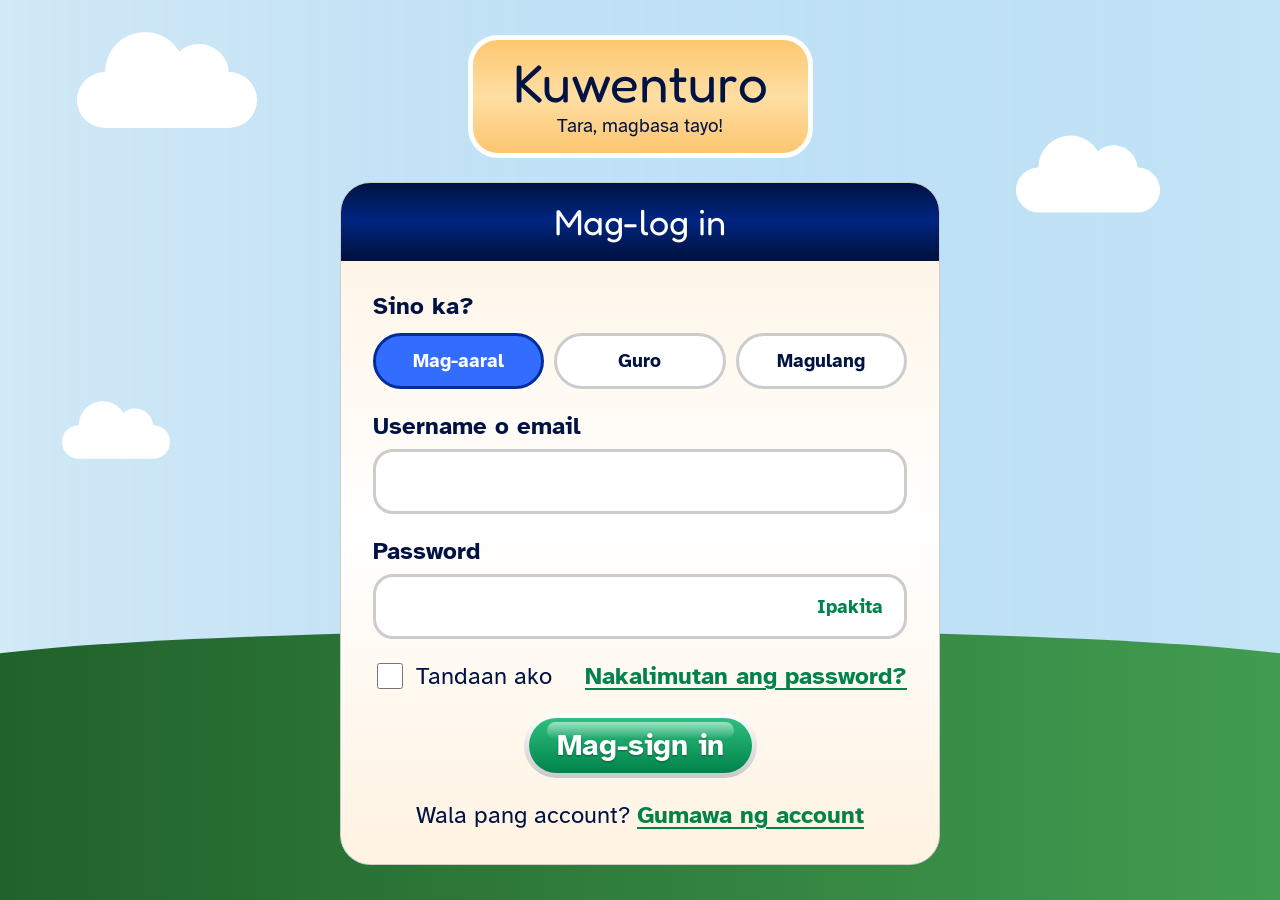
==== login/index.html @ 536b82e7 "Add log-in page and blank dashboard Log-in with role selector, show/hide password, remember me, forg" ====
<!doctype html>
<html lang="fil">
<head>
  <meta charset="utf-8">
  <meta name="viewport" content="width=device-width, initial-scale=1">
  <title>Kuwenturo — Mag-log in</title>
  <link rel="preconnect" href="https://fonts.googleapis.com">
  <link rel="preconnect" href="https://fonts.gstatic.com" crossorigin>
  <link href="https://fonts.googleapis.com/css2?family=Fredoka+One&family=Atkinson+Hyperlegible:wght@400;700&display=swap" rel="stylesheet">
  <link rel="stylesheet" href="../design-system/tokens.css">
  <link rel="stylesheet" href="login.css">
</head>
<body>
  <div class="scene" aria-hidden="true">
    <div class="sky"></div>
    <div class="cloud cloud-1"></div>
    <div class="cloud cloud-2"></div>
    <div class="cloud cloud-3"></div>
    <div class="grass"></div>
  </div>

  <main class="login">
    <div class="title-plate">
      <h1 class="brand">Kuwenturo</h1>
      <p class="tagline">Tara, magbasa tayo!</p>
    </div>

    <section class="card" aria-labelledby="login-heading">
      <header class="sign sign-blue">
        <h2 id="login-heading">Mag-log in</h2>
      </header>

      <form id="login-form" class="card-body" novalidate>
        <fieldset class="roles">
          <legend>Sino ka?</legend>
          <div class="role-group" role="radiogroup">
            <label class="role">
              <input type="radio" name="role" value="mag-aaral" checked>
              <span>Mag-aaral</span>
            </label>
            <label class="role">
              <input type="radio" name="role" value="guro">
              <span>Guro</span>
            </label>
            <label class="role">
              <input type="radio" name="role" value="magulang">
              <span>Magulang</span>
            </label>
          </div>
        </fieldset>

        <div class="field">
          <label for="username">Username o email</label>
          <input id="username" name="username" type="text" autocomplete="username" required aria-describedby="username-error">
          <p class="error" id="username-error" role="alert"></p>
        </div>

        <div class="field">
          <label for="password">Password</label>
          <div class="password-wrap">
            <input id="password" name="password" type="password" autocomplete="current-password" required minlength="6" aria-describedby="password-error">
            <button type="button" class="toggle-password" aria-controls="password" aria-pressed="false">Ipakita</button>
          </div>
          <p class="error" id="password-error" role="alert"></p>
        </div>

        <div class="row">
          <label class="checkbox">
            <input type="checkbox" id="remember" name="remember">
            <span>Tandaan ako</span>
          </label>
          <button type="button" class="text-button" data-open="forgot-dialog">Nakalimutan ang password?</button>
        </div>

        <button type="submit" class="btn-pill btn-green">Mag-sign in</button>

        <p class="signup">
          Wala pang account?
          <button type="button" class="text-button" data-open="signup-dialog">Gumawa ng account</button>
        </p>
      </form>
    </section>
  </main>

  <!-- Forgot password -->
  <dialog id="forgot-dialog" class="card dialog" aria-labelledby="forgot-heading">
    <header class="sign sign-yellow">
      <h2 id="forgot-heading">Nakalimutan ang password</h2>
    </header>
    <form id="forgot-form" class="card-body" novalidate>
      <div data-step="form">
        <p>Ilagay ang iyong email. Magpapadala kami ng link para makagawa ka ng bagong password.</p>
        <div class="field">
          <label for="forgot-email">Email</label>
          <input id="forgot-email" type="email" autocomplete="email" required aria-describedby="forgot-email-error">
          <p class="error" id="forgot-email-error" role="alert"></p>
        </div>
        <div class="actions">
          <button type="button" class="btn-pill btn-basic-outline" data-close>Kanselahin</button>
          <button type="submit" class="btn-pill btn-green">Ipadala</button>
        </div>
      </div>
      <div data-step="done" hidden>
        <p class="notice notice-success"><strong>Naipadala na!</strong> Tingnan ang <span data-email></span> para sa link.</p>
        <div class="actions">
          <button type="button" class="btn-pill btn-green" data-close>Bumalik</button>
        </div>
      </div>
    </form>
  </dialog>

  <!-- Create account -->
  <dialog id="signup-dialog" class="card dialog" aria-labelledby="signup-heading">
    <header class="sign sign-green">
      <h2 id="signup-heading">Gumawa ng account</h2>
    </header>
    <form id="signup-form" class="card-body" novalidate>
      <div data-step="form">
        <div class="field">
          <label for="signup-name">Buong pangalan</label>
          <input id="signup-name" type="text" autocomplete="name" required aria-describedby="signup-name-error">
          <p class="error" id="signup-name-error" role="alert"></p>
        </div>
        <div class="field">
          <label for="signup-email">Email</label>
          <input id="signup-email" type="email" autocomplete="email" required aria-describedby="signup-email-error">
          <p class="error" id="signup-email-error" role="alert"></p>
        </div>
        <div class="field">
          <label for="signup-role">Ako ay isang</label>
          <select id="signup-role">
            <option value="mag-aaral">Mag-aaral</option>
            <option value="guro">Guro</option>
            <option value="magulang">Magulang</option>
          </select>
        </div>
        <div class="field">
          <label for="signup-password">Password <span class="hint">(hindi bababa sa 6 na character)</span></label>
          <input id="signup-password" type="password" autocomplete="new-password" required minlength="6" aria-describedby="signup-password-error">
          <p class="error" id="signup-password-error" role="alert"></p>
        </div>
        <div class="field">
          <label for="signup-confirm">Ulitin ang password</label>
          <input id="signup-confirm" type="password" autocomplete="new-password" required aria-describedby="signup-confirm-error">
          <p class="error" id="signup-confirm-error" role="alert"></p>
        </div>
        <div class="actions">
          <button type="button" class="btn-pill btn-basic-outline" data-close>Kanselahin</button>
          <button type="submit" class="btn-pill btn-green">Gumawa</button>
        </div>
      </div>
      <div data-step="done" hidden>
        <p class="notice notice-success"><strong>Magaling!</strong> Nagawa na ang iyong account. Maaari ka nang mag-log in.</p>
        <div class="actions">
          <button type="button" class="btn-pill btn-green" data-close data-fill-login>Mag-log in</button>
        </div>
      </div>
    </form>
  </dialog>

  <script src="login.js"></script>
</body>
</html>
---- design-system/tokens.css ----
:root {
  /* Colors — brand and core */
  --color-royal-blue: #336DFF;
  --color-main-blue: #2478FF;
  --color-secondary-blue: #002D9E;
  --color-dark-blue: #001343;
  --color-amber: #FFBE33;
  --color-ivory: #FFFBF4;
  --color-main-red: #B42224;
  --color-main-orange: #F37F2F;
  --color-black: #000000;
  --color-text-grey: #727272;
  --color-hint-green: #00834A;

  /* Colors — feedback */
  --color-emerald: #2ECC71;
  --color-tangerine: #FF8A3D;
  --color-coral-red: #E95656;

  /* Colors — button states */
  --color-button-green: #1FB84E;
  --color-button-green-hover: #4CD76C;
  --color-button-green-pressed: #297E3D;
  --color-disabled-fill: #A1A1A1;
  --color-disabled-text: #D1D1D1;
  --color-disabled-fill-stylized: #B2B3BD;
  --color-disabled-text-stylized: #DFDFDF;

  /* Gradients — signs (direction inferred) */
  --gradient-green-sign: linear-gradient(180deg, #136C39 2%, #29BF68 49%, #136C39 100%);
  --gradient-yellow-sign: linear-gradient(180deg, #FFAE00 2%, #FBCB39 49%, #FFAE00 100%);
  --gradient-red-sign: linear-gradient(180deg, #AF0414 0%, #E43D45 50%, #AF0414 100%);
  --gradient-blue-sign: linear-gradient(180deg, #001343 0%, #002581 48%, #001343 93%);
  --gradient-black-sign: linear-gradient(180deg, #000000 2%, #848484 49%, #000000 100%);
  --gradient-nav: linear-gradient(90deg, #001343 0%, #002581 48%, #001343 93%);

  /* Gradients — buttons (direction inferred) */
  --gradient-green-button: linear-gradient(180deg, #2FBF80 0%, #00834A 100%);
  --gradient-red-button: linear-gradient(270deg, #C9373C 0%, #9D0A0A 100%);
  --gradient-blue-button: linear-gradient(270deg, #2163FA 0%, #001E90 100%);
  --gradient-orange-button: linear-gradient(270deg, #FFB846 0%, #FA7500 100%);
  --gradient-pink-button: linear-gradient(270deg, #EC88BC 0%, #D60186 100%);

  /* Gradients — accents, plates, surfaces */
  --gradient-orange: linear-gradient(180deg, #F36800 0%, #EF9163 49%, #F36800 98%);
  --gradient-yellow: linear-gradient(180deg, #FDB422 0%, #FFE26B 50%, #FDB422 98%);
  --gradient-pink: linear-gradient(180deg, #E61F93 5%, #E88EB6 51%, #E61F93 97%);
  --gradient-light-blue: linear-gradient(180deg, #0476BB 0%, #6EAFE5 50%, #0476BB 97%);
  --gradient-purple: linear-gradient(180deg, #550868 0%, #9D4CB1 50%, #550868 98%);
  --gradient-title: linear-gradient(180deg, #FDC771 0%, #FEDEA3 50%, #FDC771 98%);
  --gradient-subtitle: linear-gradient(180deg, #FFF4C0 0%, #FFFFFF 50%, #FFF4C0 100%);
  --gradient-card: linear-gradient(180deg, #FFF3E2 0%, #FFFFFF 51%, #FFF3E2 98%);

  /* Gradients — scenery */
  --gradient-sky: linear-gradient(270deg, #0079E9 0%, rgba(0, 149, 255, 0) 100%);
  --gradient-sky-2: linear-gradient(270deg, #57B9FB 0%, rgba(0, 149, 255, 0.5) 100%);
  --gradient-grass: linear-gradient(270deg, #439F52 0%, #1F5F29 100%);
  --gradient-grass-2: linear-gradient(270deg, #439F52 0%, #359246 33%, #213C24 100%);
  --gradient-street: linear-gradient(180deg, #4A4744 0%, #A9A095 100%);

  /* Typography — families */
  --font-display: 'Fredoka One', ui-rounded, 'Nunito', system-ui, sans-serif;
  --font-body: 'Atkinson Hyperlegible', system-ui, 'Segoe UI', Arial, sans-serif;

  /* Typography — weights */
  --font-weight-regular: 400;
  --font-weight-bold: 700;

  /* Typography — desktop scale */
  --text-h1: 73px;   --leading-h1: 1.10;
  --text-h2: 53px;   --leading-h2: 1.23;
  --text-h3: 47px;   --leading-h3: 1.13;
  --text-h4: 36px;   --leading-h4: 1.28;
  --text-h5: 30px;   --leading-h5: 1.27;
  --text-h6: 24px;   --leading-h6: 1.33;
  --text-body: 24px; --leading-body: 1.42;
  --text-caption: 19px; --leading-caption: 1.26;

  /* Shape */
  --radius-button: 40px;
  --radius-card: 30px;
  --radius-panel: 20px;
  --stroke-button: 5px;
  --stroke-card: 1px;
  --stroke-card-outlined: 3px;
  --stroke-focus: 4px;
  --size-button-width: 218px;
  --size-button-height: 65px;

  /* Shadows */
  --shadow-hover: 0 2px 2px rgba(0, 0, 0, 0.25);
  --shadow-dragged: 4px 8px 10px rgba(0, 0, 0, 0.25);
}

/* Tablet scale (breakpoint not defined in the file; 1024px is an assumption) */
@media (max-width: 1024px) {
  :root {
    --text-h1: 58px; --leading-h1: 1.15;
    --text-h2: 46px; --leading-h2: 1.20;
    --text-h3: 37px; --leading-h3: 1.25;
    --text-h4: 30px; --leading-h4: 1.30;
    --text-h5: 24px; --leading-h5: 1.35;
    --text-h6: 19px; --leading-h6: 1.50;
    --text-body: 20px; --leading-body: 1.50;
    --text-caption: 16px; --leading-caption: 1.40;
  }
}

/* Phone scale (breakpoint not defined in the file; 640px is an assumption) */
@media (max-width: 640px) {
  :root {
    --text-h1: 52px; --leading-h1: 1.15;
    --text-h2: 42px; --leading-h2: 1.20;
    --text-h3: 33px; --leading-h3: 1.25;
    --text-h4: 27px; --leading-h4: 1.30;
    --text-h5: 21px; --leading-h5: 1.35;
    --text-h6: 17px; --leading-h6: 1.50;
    --text-body: 18px; --leading-body: 1.56;
    --text-caption: 14px; --leading-caption: 1.40;
  }
}
---- login/login.css ----
/* Log-in page. Tokens live in ../design-system/tokens.css (see ../design.md). */
*, *::before, *::after { box-sizing: border-box; }

body {
  margin: 0;
  min-height: 100vh;
  background: var(--color-ivory);
  color: var(--color-dark-blue);
  font-family: var(--font-body);
  font-size: var(--text-body);
  line-height: var(--leading-body);
}

h1, h2 { font-family: var(--font-display); font-weight: var(--font-weight-regular); margin: 0; }
p { margin: 0; }
button, input, select { font: inherit; color: inherit; }

/* Scenery: Sky + Grass gradients with cloud shapes */
.scene { position: fixed; inset: 0; z-index: -1; overflow: hidden; background: var(--color-ivory); }
.sky { position: absolute; inset: 0 0 25% 0; background: var(--gradient-sky-2), var(--gradient-sky); opacity: .35; }
.grass { position: absolute; left: -5%; right: -5%; bottom: 0; height: 30%; background: var(--gradient-grass); border-radius: 50% 50% 0 0 / 40px 40px 0 0; }
.cloud { position: absolute; width: 180px; height: 56px; background: #fff; border-radius: 56px; }
.cloud::before, .cloud::after { content: ""; position: absolute; background: #fff; border-radius: 50%; }
.cloud::before { width: 80px; height: 80px; left: 28px; top: -40px; }
.cloud::after { width: 60px; height: 60px; left: 92px; top: -28px; }
.cloud-1 { top: 8%; left: 6%; }
.cloud-2 { top: 18%; right: 8%; transform: scale(.8); }
.cloud-3 { top: 46%; left: 2%; transform: scale(.6); }

/* Layout */
.login {
  min-height: 100vh;
  display: flex;
  flex-direction: column;
  align-items: center;
  justify-content: center;
  gap: 24px;
  padding: 32px 16px;
}

/* Title plate */
.title-plate {
  text-align: center;
  background: var(--gradient-title);
  border: var(--stroke-button) solid #fff;
  border-radius: var(--radius-card);
  padding: 10px 40px 14px;
}
.brand { font-size: var(--text-h2); line-height: var(--leading-h2); color: var(--color-dark-blue); }
.tagline { font-size: var(--text-caption); line-height: var(--leading-caption); color: var(--color-dark-blue); }

/* Card */
.card {
  width: 100%;
  max-width: 600px;
  background: var(--gradient-card);
  border: var(--stroke-card) solid #CCCCCC;
  border-radius: var(--radius-card);
  overflow: hidden;
  padding: 0;
}
.card-body { display: flex; flex-direction: column; gap: 20px; padding: 28px 32px 32px; }

/* Sign headers */
.sign { padding: 16px 24px; text-align: center; color: #fff; }
.sign h2 { font-size: var(--text-h4); line-height: var(--leading-h4); }
.sign-blue { background: var(--gradient-blue-sign); }
.sign-green { background: var(--gradient-green-sign); }
.sign-yellow { background: var(--gradient-yellow-sign); color: var(--color-dark-blue); }

/* Role selector */
.roles { border: 0; margin: 0; padding: 0; }
.roles legend { font-weight: var(--font-weight-bold); padding: 0; margin-bottom: 10px; }
.role-group { display: flex; gap: 10px; }
.role { flex: 1; position: relative; }
.role input { position: absolute; opacity: 0; inset: 0; margin: 0; cursor: pointer; }
.role span {
  display: flex;
  align-items: center;
  justify-content: center;
  min-height: 56px;
  padding: 6px 10px;
  border: var(--stroke-card-outlined) solid #CCCCCC;
  border-radius: var(--radius-button);
  background: #fff;
  font-weight: var(--font-weight-bold);
  font-size: var(--text-caption);
  text-align: center;
  cursor: pointer;
}
.role:hover span { box-shadow: var(--shadow-hover); }
.role input:checked + span { background: var(--color-royal-blue); border-color: var(--color-secondary-blue); color: #fff; }
.role input:focus-visible + span { outline: var(--stroke-focus) solid #A4A4A4; outline-offset: 2px; }

/* Fields */
.field { display: flex; flex-direction: column; gap: 6px; }
.field label { font-weight: var(--font-weight-bold); }
.hint { font-weight: var(--font-weight-regular); color: var(--color-text-grey); font-size: var(--text-caption); }
.field input, .field select {
  width: 100%;
  height: var(--size-button-height);
  padding: 0 20px;
  background: #fff;
  border: var(--stroke-card-outlined) solid #CCCCCC;
  border-radius: var(--radius-panel);
}
.field input:hover, .field select:hover { border-color: #A4A4A4; }
.field input:focus, .field select:focus { outline: none; border-color: var(--color-royal-blue); box-shadow: 0 0 0 var(--stroke-focus) #A4A4A4; }
.field input[aria-invalid="true"] { border-color: var(--color-main-red); }
.error { color: var(--color-main-red); font-size: var(--text-caption); line-height: var(--leading-caption); font-weight: var(--font-weight-bold); }
.error:empty { display: none; }
.error::before { content: "⚠ "; }

.password-wrap { position: relative; }
.password-wrap input { padding-right: 130px; }
.toggle-password {
  position: absolute;
  right: 8px;
  top: 50%;
  transform: translateY(-50%);
  height: 45px;
  padding: 0 16px;
  border: 0;
  border-radius: var(--radius-button);
  background: transparent;
  color: var(--color-hint-green);
  font-weight: var(--font-weight-bold);
  font-size: var(--text-caption);
  cursor: pointer;
}
.toggle-password:hover { background: #F2F2F2; }

/* Row with remember me + forgot */
.row { display: flex; align-items: center; justify-content: space-between; gap: 12px; flex-wrap: wrap; }
.checkbox { display: inline-flex; align-items: center; gap: 10px; cursor: pointer; }
.checkbox input { width: 26px; height: 26px; accent-color: var(--color-royal-blue); cursor: pointer; }

/* Text button (tertiary). Uses Hint Green for 4.68:1 contrast on Ivory. */
.text-button {
  padding: 0;
  border: 0;
  background: none;
  color: var(--color-hint-green);
  font-weight: var(--font-weight-bold);
  text-decoration: underline;
  text-underline-offset: 4px;
  cursor: pointer;
}
.text-button:hover { color: var(--color-button-green-pressed); }

.signup { text-align: center; }

/* Pill buttons */
.btn-pill {
  min-width: var(--size-button-width);
  height: var(--size-button-height);
  padding: 0 28px;
  border-radius: var(--radius-button);
  font-weight: var(--font-weight-bold);
  font-size: 30px;
  cursor: pointer;
}
.btn-pill:focus-visible, .text-button:focus-visible, .toggle-password:focus-visible {
  outline: var(--stroke-focus) solid #A4A4A4;
  outline-offset: 3px;
}

/* Stylized: Green Button gradient with a 5px white-silver rim */
.btn-green {
  align-self: center;
  border: var(--stroke-button) solid transparent;
  background:
    var(--gradient-green-button) padding-box,
    linear-gradient(180deg, #FFFFFF 0%, #C9C9C9 100%) border-box;
  color: #fff;
  text-shadow: 0 1px 2px rgba(0, 0, 0, .35);
  position: relative;
}
.btn-green::before {
  content: "";
  position: absolute;
  left: 18px;
  right: 18px;
  top: 4px;
  height: 30%;
  border-radius: var(--radius-button);
  background: linear-gradient(180deg, rgba(255,255,255,.55), rgba(255,255,255,0));
  pointer-events: none;
}
.btn-green:hover { filter: brightness(1.1); box-shadow: var(--shadow-hover); }
.btn-green:active { filter: brightness(.88); }
.btn-green:disabled {
  background: var(--color-disabled-fill-stylized);
  color: var(--color-disabled-text-stylized);
  text-shadow: none;
  filter: none;
  cursor: not-allowed;
}

/* Secondary in dialogs: outlined, flat */
.btn-basic-outline {
  border: var(--stroke-card-outlined) solid #CCCCCC;
  background: #fff;
  color: var(--color-dark-blue);
}
.btn-basic-outline:hover { background: #F2F2F2; box-shadow: var(--shadow-hover); }
.btn-basic-outline:active { background: #D9D9D9; }

/* Dialogs */
.dialog { margin: auto; max-height: calc(100vh - 32px); overflow-y: auto; color: var(--color-dark-blue); }
.dialog::backdrop { background: rgba(0, 19, 67, .6); }
.dialog [data-step] { display: flex; flex-direction: column; gap: 20px; }
.dialog [data-step][hidden] { display: none; }
.actions { display: flex; gap: 12px; justify-content: center; flex-wrap: wrap; }
.actions .btn-pill { align-self: auto; }

.notice { padding: 16px 20px; border-radius: var(--radius-panel); border: var(--stroke-card-outlined) solid; }
.notice-success { border-color: var(--color-emerald); background: #fff; }
.notice-success strong { color: var(--color-hint-green); }

/* Phone */
@media (max-width: 640px) {
  .card-body { padding: 20px 16px 24px; }
  .title-plate { padding: 8px 24px 10px; }
  .role-group { flex-direction: column; }
  .role span, .toggle-password { font-size: var(--text-body); }
  .btn-pill { width: 100%; min-width: 0; font-size: 24px; }
  .actions { flex-direction: column-reverse; }
  .cloud-3 { display: none; }
}
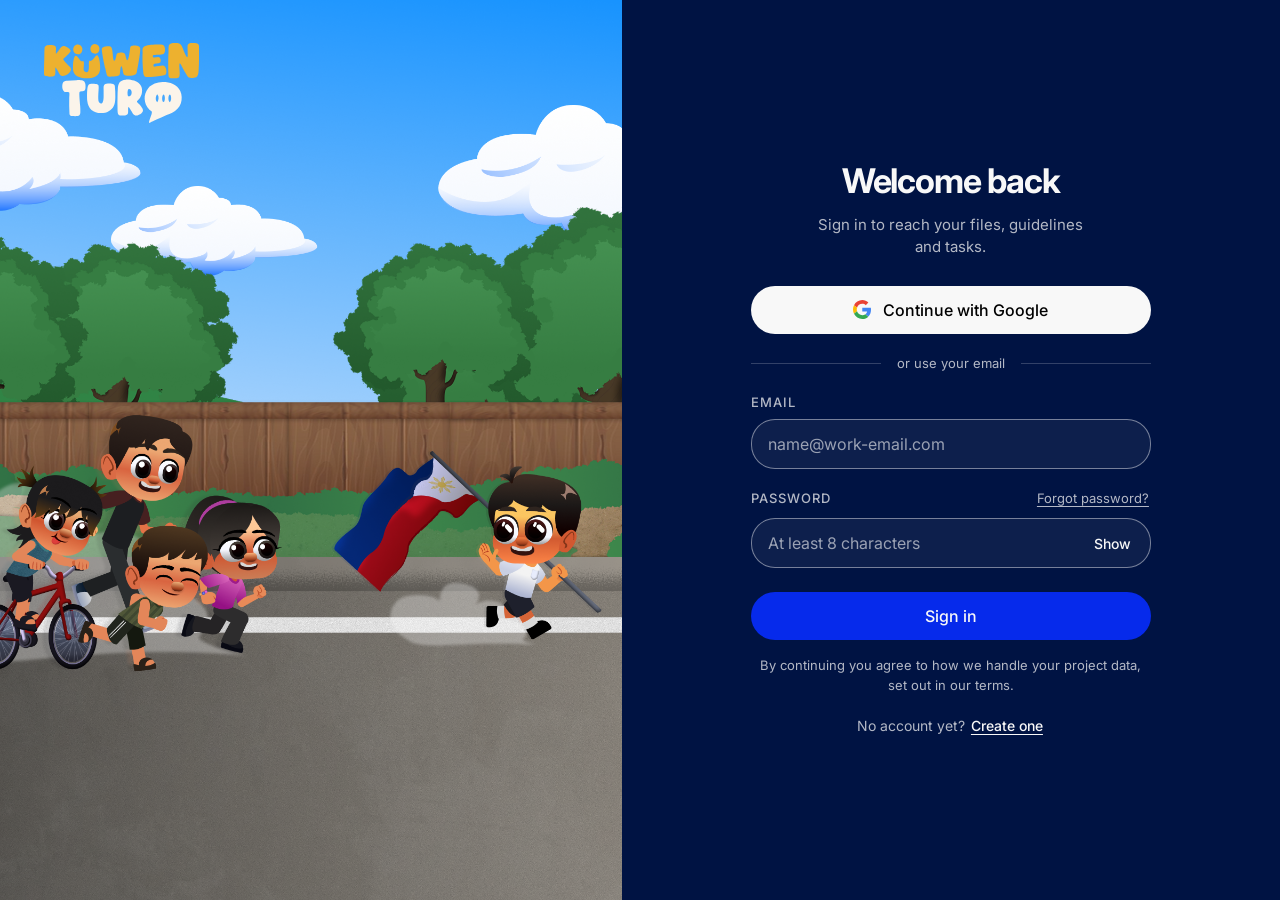
==== commit 7db523f2: "Rebuild sign-in page from Figma frame 4496:999 Split layout with the Kuwenturo illustration and logo" ====
--- a/login/index.html
+++ b/login/index.html
@@ -1,158 +1,143 @@
 <!doctype html>
-<html lang="fil">
+<html lang="en">
 <head>
   <meta charset="utf-8">
   <meta name="viewport" content="width=device-width, initial-scale=1">
-  <title>Kuwenturo — Mag-log in</title>
+  <title>Sign in — Kuwenturo</title>
   <link rel="preconnect" href="https://fonts.googleapis.com">
   <link rel="preconnect" href="https://fonts.gstatic.com" crossorigin>
-  <link href="https://fonts.googleapis.com/css2?family=Fredoka+One&family=Atkinson+Hyperlegible:wght@400;700&display=swap" rel="stylesheet">
+  <link href="https://fonts.googleapis.com/css2?family=Inter:wght@400;500;700&display=swap" rel="stylesheet">
   <link rel="stylesheet" href="../design-system/tokens.css">
   <link rel="stylesheet" href="login.css">
 </head>
 <body>
-  <div class="scene" aria-hidden="true">
-    <div class="sky"></div>
-    <div class="cloud cloud-1"></div>
-    <div class="cloud cloud-2"></div>
-    <div class="cloud cloud-3"></div>
-    <div class="grass"></div>
+  <div class="layout">
+    <!-- Figma 4496:1043 (illustration) + 4496:1039 (logo) -->
+    <header class="hero">
+      <div class="hero-crop">
+        <img class="hero-img" src="assets/scene.png" width="1457" height="1800"
+             alt="Children running and biking down a street, one waving the Philippine flag.">
+      </div>
+      <img class="logo" src="assets/logo.svg" width="155" height="80" alt="Kuwenturo">
+    </header>
+
+    <!-- Figma 4496:1001 -->
+    <main class="panel">
+      <div class="panel-inner">
+        <h1 class="title">Welcome back</h1>
+        <p class="subtitle">Sign in to reach your files, guidelines and tasks.</p>
+
+        <button type="button" class="btn btn-google" id="google-signin">
+          <img src="assets/google.svg" width="14" height="15" alt="" class="google-icon">
+          Continue with Google
+        </button>
+
+        <div class="divider" role="separator" aria-label="or use your email">
+          <span aria-hidden="true">or use your email</span>
+        </div>
+
+        <form id="login-form" novalidate>
+          <div class="field">
+            <label for="email">Email</label>
+            <input id="email" name="email" type="email" autocomplete="email" inputmode="email"
+                   placeholder="name@work-email.com" required aria-describedby="email-error">
+            <p class="error" id="email-error"></p>
+          </div>
+
+          <div class="field">
+            <div class="label-row">
+              <label for="password">Password</label>
+              <button type="button" class="link" data-open="forgot-dialog">Forgot password?</button>
+            </div>
+            <div class="password-wrap">
+              <input id="password" name="password" type="password" autocomplete="current-password"
+                     placeholder="At least 8 characters" required minlength="8"
+                     aria-describedby="password-error">
+              <button type="button" class="toggle-password" aria-controls="password" aria-label="Show password">Show</button>
+            </div>
+            <p class="error" id="password-error"></p>
+          </div>
+
+          <button type="submit" class="btn btn-primary">Sign in</button>
+        </form>
+
+        <p class="terms">By continuing you agree to how we handle your project data, set out in our terms.</p>
+
+        <p class="signup">
+          No account yet?
+          <button type="button" class="link link-strong" data-open="signup-dialog">Create one</button>
+        </p>
+
+        <p class="sr-only" id="status" role="status" aria-live="polite"></p>
+      </div>
+    </main>
   </div>
 
-  <main class="login">
-    <div class="title-plate">
-      <h1 class="brand">Kuwenturo</h1>
-      <p class="tagline">Tara, magbasa tayo!</p>
-    </div>
-
-    <section class="card" aria-labelledby="login-heading">
-      <header class="sign sign-blue">
-        <h2 id="login-heading">Mag-log in</h2>
-      </header>
-
-      <form id="login-form" class="card-body" novalidate>
-        <fieldset class="roles">
-          <legend>Sino ka?</legend>
-          <div class="role-group" role="radiogroup">
-            <label class="role">
-              <input type="radio" name="role" value="mag-aaral" checked>
-              <span>Mag-aaral</span>
-            </label>
-            <label class="role">
-              <input type="radio" name="role" value="guro">
-              <span>Guro</span>
-            </label>
-            <label class="role">
-              <input type="radio" name="role" value="magulang">
-              <span>Magulang</span>
-            </label>
-          </div>
-        </fieldset>
-
-        <div class="field">
-          <label for="username">Username o email</label>
-          <input id="username" name="username" type="text" autocomplete="username" required aria-describedby="username-error">
-          <p class="error" id="username-error" role="alert"></p>
-        </div>
-
-        <div class="field">
-          <label for="password">Password</label>
-          <div class="password-wrap">
-            <input id="password" name="password" type="password" autocomplete="current-password" required minlength="6" aria-describedby="password-error">
-            <button type="button" class="toggle-password" aria-controls="password" aria-pressed="false">Ipakita</button>
-          </div>
-          <p class="error" id="password-error" role="alert"></p>
-        </div>
-
-        <div class="row">
-          <label class="checkbox">
-            <input type="checkbox" id="remember" name="remember">
-            <span>Tandaan ako</span>
-          </label>
-          <button type="button" class="text-button" data-open="forgot-dialog">Nakalimutan ang password?</button>
-        </div>
-
-        <button type="submit" class="btn-pill btn-green">Mag-sign in</button>
-
-        <p class="signup">
-          Wala pang account?
-          <button type="button" class="text-button" data-open="signup-dialog">Gumawa ng account</button>
-        </p>
-      </form>
-    </section>
-  </main>
-
   <!-- Forgot password -->
-  <dialog id="forgot-dialog" class="card dialog" aria-labelledby="forgot-heading">
-    <header class="sign sign-yellow">
-      <h2 id="forgot-heading">Nakalimutan ang password</h2>
-    </header>
-    <form id="forgot-form" class="card-body" novalidate>
+  <dialog id="forgot-dialog" class="dialog" aria-labelledby="forgot-title">
+    <form id="forgot-form" novalidate>
       <div data-step="form">
-        <p>Ilagay ang iyong email. Magpapadala kami ng link para makagawa ka ng bagong password.</p>
+        <h2 id="forgot-title" class="dialog-title">Reset your password</h2>
+        <p class="subtitle">Enter your email and we'll send you a link to set a new password.</p>
         <div class="field">
           <label for="forgot-email">Email</label>
-          <input id="forgot-email" type="email" autocomplete="email" required aria-describedby="forgot-email-error">
-          <p class="error" id="forgot-email-error" role="alert"></p>
+          <input id="forgot-email" type="email" autocomplete="email" inputmode="email"
+                 placeholder="name@work-email.com" required aria-describedby="forgot-email-error">
+          <p class="error" id="forgot-email-error"></p>
         </div>
-        <div class="actions">
-          <button type="button" class="btn-pill btn-basic-outline" data-close>Kanselahin</button>
-          <button type="submit" class="btn-pill btn-green">Ipadala</button>
+        <div class="dialog-actions">
+          <button type="button" class="btn btn-ghost" data-close>Cancel</button>
+          <button type="submit" class="btn btn-primary">Send link</button>
         </div>
       </div>
       <div data-step="done" hidden>
-        <p class="notice notice-success"><strong>Naipadala na!</strong> Tingnan ang <span data-email></span> para sa link.</p>
-        <div class="actions">
-          <button type="button" class="btn-pill btn-green" data-close>Bumalik</button>
+        <h2 class="dialog-title" tabindex="-1">Check your email</h2>
+        <p class="subtitle">We sent a reset link to <strong data-email></strong>.</p>
+        <div class="dialog-actions">
+          <button type="button" class="btn btn-primary" data-close>Back to sign in</button>
         </div>
       </div>
     </form>
   </dialog>
 
   <!-- Create account -->
-  <dialog id="signup-dialog" class="card dialog" aria-labelledby="signup-heading">
-    <header class="sign sign-green">
-      <h2 id="signup-heading">Gumawa ng account</h2>
-    </header>
-    <form id="signup-form" class="card-body" novalidate>
+  <dialog id="signup-dialog" class="dialog" aria-labelledby="signup-title">
+    <form id="signup-form" novalidate>
       <div data-step="form">
+        <h2 id="signup-title" class="dialog-title">Create your account</h2>
         <div class="field">
-          <label for="signup-name">Buong pangalan</label>
+          <label for="signup-name">Full name</label>
           <input id="signup-name" type="text" autocomplete="name" required aria-describedby="signup-name-error">
-          <p class="error" id="signup-name-error" role="alert"></p>
+          <p class="error" id="signup-name-error"></p>
         </div>
         <div class="field">
           <label for="signup-email">Email</label>
-          <input id="signup-email" type="email" autocomplete="email" required aria-describedby="signup-email-error">
-          <p class="error" id="signup-email-error" role="alert"></p>
+          <input id="signup-email" type="email" autocomplete="email" inputmode="email"
+                 placeholder="name@work-email.com" required aria-describedby="signup-email-error">
+          <p class="error" id="signup-email-error"></p>
         </div>
         <div class="field">
-          <label for="signup-role">Ako ay isang</label>
-          <select id="signup-role">
-            <option value="mag-aaral">Mag-aaral</option>
-            <option value="guro">Guro</option>
-            <option value="magulang">Magulang</option>
-          </select>
+          <label for="signup-password">Password</label>
+          <input id="signup-password" type="password" autocomplete="new-password"
+                 placeholder="At least 8 characters" required minlength="8" aria-describedby="signup-password-error">
+          <p class="error" id="signup-password-error"></p>
         </div>
         <div class="field">
-          <label for="signup-password">Password <span class="hint">(hindi bababa sa 6 na character)</span></label>
-          <input id="signup-password" type="password" autocomplete="new-password" required minlength="6" aria-describedby="signup-password-error">
-          <p class="error" id="signup-password-error" role="alert"></p>
+          <label for="signup-confirm">Confirm password</label>
+          <input id="signup-confirm" type="password" autocomplete="new-password" required
+                 aria-describedby="signup-confirm-error">
+          <p class="error" id="signup-confirm-error"></p>
         </div>
-        <div class="field">
-          <label for="signup-confirm">Ulitin ang password</label>
-          <input id="signup-confirm" type="password" autocomplete="new-password" required aria-describedby="signup-confirm-error">
-          <p class="error" id="signup-confirm-error" role="alert"></p>
-        </div>
-        <div class="actions">
-          <button type="button" class="btn-pill btn-basic-outline" data-close>Kanselahin</button>
-          <button type="submit" class="btn-pill btn-green">Gumawa</button>
+        <div class="dialog-actions">
+          <button type="button" class="btn btn-ghost" data-close>Cancel</button>
+          <button type="submit" class="btn btn-primary">Create account</button>
         </div>
       </div>
       <div data-step="done" hidden>
-        <p class="notice notice-success"><strong>Magaling!</strong> Nagawa na ang iyong account. Maaari ka nang mag-log in.</p>
-        <div class="actions">
-          <button type="button" class="btn-pill btn-green" data-close data-fill-login>Mag-log in</button>
+        <h2 class="dialog-title" tabindex="-1">Account created</h2>
+        <p class="subtitle">You can now sign in with <strong data-email></strong>.</p>
+        <div class="dialog-actions">
+          <button type="button" class="btn btn-primary" data-fill-login>Sign in</button>
         </div>
       </div>
     </form>
--- a/login/login.css
+++ b/login/login.css
@@ -1,230 +1,268 @@
-/* Log-in page. Tokens live in ../design-system/tokens.css (see ../design.md). */
+/* Sign-in page, from Figma node 4496:999 (KUWENTURO FILE).
+   The frame is drawn at ~0.82x; sizes here are the 1x values (Figma px / 0.82).
+   Low-contrast text and borders from the frame are raised to meet WCAG AA. */
+:root {
+  --panel-bg: var(--color-dark-blue);          /* #001343 */
+  --text: #F8F8F8;
+  --text-muted: rgba(248, 248, 248, 0.72);     /* frame: .55 / .40 */
+  --text-placeholder: rgba(248, 248, 248, 0.6);/* frame: .35 */
+  --field-bg: rgba(248, 248, 248, 0.05);
+  --field-border: rgba(248, 248, 248, 0.45);   /* frame: .12, raised for 3:1 */
+  --divider: rgba(248, 248, 248, 0.2);
+  --primary: #062AEB;
+  --primary-hover: #2A4BF5;
+  --primary-pressed: #0420B8;
+  --focus: var(--color-amber);                 /* #FFBE33, 10:1 on navy */
+  --error: #FF9A9A;                            /* coral tint, 8:1 on navy */
+  --radius: 24px;
+  --control-h: 48px;
+}
+
 *, *::before, *::after { box-sizing: border-box; }
 
+html, body { margin: 0; }
+
 body {
-  margin: 0;
   min-height: 100vh;
-  background: var(--color-ivory);
-  color: var(--color-dark-blue);
-  font-family: var(--font-body);
-  font-size: var(--text-body);
-  line-height: var(--leading-body);
-}
-
-h1, h2 { font-family: var(--font-display); font-weight: var(--font-weight-regular); margin: 0; }
-p { margin: 0; }
-button, input, select { font: inherit; color: inherit; }
-
-/* Scenery: Sky + Grass gradients with cloud shapes */
-.scene { position: fixed; inset: 0; z-index: -1; overflow: hidden; background: var(--color-ivory); }
-.sky { position: absolute; inset: 0 0 25% 0; background: var(--gradient-sky-2), var(--gradient-sky); opacity: .35; }
-.grass { position: absolute; left: -5%; right: -5%; bottom: 0; height: 30%; background: var(--gradient-grass); border-radius: 50% 50% 0 0 / 40px 40px 0 0; }
-.cloud { position: absolute; width: 180px; height: 56px; background: #fff; border-radius: 56px; }
-.cloud::before, .cloud::after { content: ""; position: absolute; background: #fff; border-radius: 50%; }
-.cloud::before { width: 80px; height: 80px; left: 28px; top: -40px; }
-.cloud::after { width: 60px; height: 60px; left: 92px; top: -28px; }
-.cloud-1 { top: 8%; left: 6%; }
-.cloud-2 { top: 18%; right: 8%; transform: scale(.8); }
-.cloud-3 { top: 46%; left: 2%; transform: scale(.6); }
-
-/* Layout */
-.login {
+  background: var(--panel-bg);
+  color: var(--text);
+  font-family: 'Inter', system-ui, 'Segoe UI', Arial, sans-serif;
+  font-size: 16px;
+  line-height: 1.5;
+  -webkit-font-smoothing: antialiased;
+}
+
+h1, h2, p { margin: 0; }
+button, input { font: inherit; color: inherit; }
+
+.sr-only {
+  position: absolute;
+  width: 1px; height: 1px;
+  overflow: hidden;
+  clip: rect(0 0 0 0);
+  white-space: nowrap;
+}
+
+/* ---------- Layout: desktop split 583 / 617 ---------- */
+.layout {
+  display: grid;
+  grid-template-columns: 583fr 617fr;
   min-height: 100vh;
+}
+
+/* ---------- Illustration ---------- */
+.hero { position: relative; overflow: hidden; background: #2B8CF5; }
+
+/* Figma shows the left 80% of the image (img width 124.96%) — the rest is a black edge. */
+.hero-crop { position: absolute; top: 0; bottom: 0; left: 0; width: 124.96%; }
+.hero-img {
+  display: block;
+  width: 100%;
+  height: 100%;
+  object-fit: cover;
+  object-position: 0 62%;
+}
+
+.logo {
+  position: absolute;
+  top: 43px;
+  left: 44px;
+  width: 155px;
+  height: auto;
+}
+
+/* ---------- Panel ---------- */
+.panel {
+  display: flex;
+  align-items: center;
+  justify-content: center;
+  padding: 48px 32px;
+}
+.panel-inner {
+  width: 100%;
+  max-width: 400px;
   display: flex;
   flex-direction: column;
   align-items: center;
+  text-align: center;
+}
+
+.title {
+  font-size: 34px;
+  line-height: 1.25;
+  font-weight: 700;
+  letter-spacing: -0.03em;
+}
+.subtitle {
+  margin-top: 12px;
+  max-width: 280px;
+  color: var(--text-muted);
+  font-size: 15px;
+  line-height: 1.45;
+}
+
+/* ---------- Buttons ---------- */
+.btn {
+  display: inline-flex;
+  align-items: center;
   justify-content: center;
-  gap: 24px;
-  padding: 32px 16px;
-}
-
-/* Title plate */
-.title-plate {
-  text-align: center;
-  background: var(--gradient-title);
-  border: var(--stroke-button) solid #fff;
-  border-radius: var(--radius-card);
-  padding: 10px 40px 14px;
-}
-.brand { font-size: var(--text-h2); line-height: var(--leading-h2); color: var(--color-dark-blue); }
-.tagline { font-size: var(--text-caption); line-height: var(--leading-caption); color: var(--color-dark-blue); }
-
-/* Card */
-.card {
-  width: 100%;
-  max-width: 600px;
-  background: var(--gradient-card);
-  border: var(--stroke-card) solid #CCCCCC;
-  border-radius: var(--radius-card);
-  overflow: hidden;
-  padding: 0;
-}
-.card-body { display: flex; flex-direction: column; gap: 20px; padding: 28px 32px 32px; }
-
-/* Sign headers */
-.sign { padding: 16px 24px; text-align: center; color: #fff; }
-.sign h2 { font-size: var(--text-h4); line-height: var(--leading-h4); }
-.sign-blue { background: var(--gradient-blue-sign); }
-.sign-green { background: var(--gradient-green-sign); }
-.sign-yellow { background: var(--gradient-yellow-sign); color: var(--color-dark-blue); }
-
-/* Role selector */
-.roles { border: 0; margin: 0; padding: 0; }
-.roles legend { font-weight: var(--font-weight-bold); padding: 0; margin-bottom: 10px; }
-.role-group { display: flex; gap: 10px; }
-.role { flex: 1; position: relative; }
-.role input { position: absolute; opacity: 0; inset: 0; margin: 0; cursor: pointer; }
-.role span {
+  gap: 12px;
+  width: 100%;
+  min-height: var(--control-h);
+  padding: 12px 20px;
+  border: 0;
+  border-radius: var(--radius);
+  font-size: 16px;
+  font-weight: 500;
+  cursor: pointer;
+}
+.btn-google { margin-top: 28px; background: #F8F8F8; color: #000; }
+.btn-google:hover { background: #E8E8EC; }
+.btn-google:active { background: #D6D6DC; }
+.google-icon { width: 18px; height: auto; }
+
+.btn-primary { margin-top: 8px; background: var(--primary); color: var(--text); }
+.btn-primary:hover { background: var(--primary-hover); }
+.btn-primary:active { background: var(--primary-pressed); }
+.btn-primary:disabled { opacity: .6; cursor: progress; }
+
+.btn-ghost { background: transparent; color: var(--text); box-shadow: inset 0 0 0 1px var(--field-border); }
+.btn-ghost:hover { background: rgba(248, 248, 248, 0.08); }
+
+.link {
+  padding: 4px 2px;
+  border: 0;
+  background: none;
+  color: var(--text-muted);
+  font-size: 14px;
+  text-decoration: underline;
+  text-underline-offset: 3px;
+  cursor: pointer;
+}
+.link:hover { color: var(--text); }
+.link-strong { color: var(--text); font-weight: 500; }
+
+:is(.btn, .link, .toggle-password, input):focus-visible {
+  outline: 3px solid var(--focus);
+  outline-offset: 2px;
+}
+
+/* ---------- Divider ---------- */
+.divider {
   display: flex;
   align-items: center;
-  justify-content: center;
-  min-height: 56px;
-  padding: 6px 10px;
-  border: var(--stroke-card-outlined) solid #CCCCCC;
-  border-radius: var(--radius-button);
-  background: #fff;
-  font-weight: var(--font-weight-bold);
-  font-size: var(--text-caption);
-  text-align: center;
+  gap: 16px;
+  width: 100%;
+  margin: 20px 0;
+  color: var(--text-muted);
+  font-size: 13px;
+}
+.divider::before, .divider::after { content: ""; flex: 1; height: 1px; background: var(--divider); }
+
+/* ---------- Form ---------- */
+#login-form { width: 100%; display: flex; flex-direction: column; gap: 16px; text-align: left; }
+
+.field { display: flex; flex-direction: column; gap: 6px; }
+.field label {
+  color: var(--text-muted);
+  font-size: 13px;
+  font-weight: 500;
+  letter-spacing: 0.08em;
+  text-transform: uppercase;
+}
+.label-row { display: flex; align-items: center; justify-content: space-between; gap: 8px; }
+.label-row .link { font-size: 13px; }
+
+.field input {
+  width: 100%;
+  min-height: var(--control-h);
+  padding: 12px 16px;
+  background: var(--field-bg);
+  border: 1px solid var(--field-border);
+  border-radius: var(--radius);
+  font-size: 16px; /* 16px stops iOS zoom on focus */
+}
+.field input::placeholder { color: var(--text-placeholder); opacity: 1; }
+.field input:hover { border-color: rgba(248, 248, 248, 0.7); }
+.field input[aria-invalid="true"] { border-color: var(--error); border-width: 2px; }
+
+.password-wrap { position: relative; }
+.password-wrap input { padding-right: 84px; }
+.toggle-password {
+  position: absolute;
+  top: 50%;
+  right: 6px;
+  transform: translateY(-50%);
+  min-width: 64px;
+  min-height: 36px;
+  padding: 0 12px;
+  border: 0;
+  border-radius: 18px;
+  background: transparent;
+  color: var(--text);
+  font-size: 14px;
+  font-weight: 500;
   cursor: pointer;
 }
-.role:hover span { box-shadow: var(--shadow-hover); }
-.role input:checked + span { background: var(--color-royal-blue); border-color: var(--color-secondary-blue); color: #fff; }
-.role input:focus-visible + span { outline: var(--stroke-focus) solid #A4A4A4; outline-offset: 2px; }
-
-/* Fields */
-.field { display: flex; flex-direction: column; gap: 6px; }
-.field label { font-weight: var(--font-weight-bold); }
-.hint { font-weight: var(--font-weight-regular); color: var(--color-text-grey); font-size: var(--text-caption); }
-.field input, .field select {
-  width: 100%;
-  height: var(--size-button-height);
-  padding: 0 20px;
-  background: #fff;
-  border: var(--stroke-card-outlined) solid #CCCCCC;
-  border-radius: var(--radius-panel);
-}
-.field input:hover, .field select:hover { border-color: #A4A4A4; }
-.field input:focus, .field select:focus { outline: none; border-color: var(--color-royal-blue); box-shadow: 0 0 0 var(--stroke-focus) #A4A4A4; }
-.field input[aria-invalid="true"] { border-color: var(--color-main-red); }
-.error { color: var(--color-main-red); font-size: var(--text-caption); line-height: var(--leading-caption); font-weight: var(--font-weight-bold); }
+.toggle-password:hover { background: rgba(248, 248, 248, 0.1); }
+
+.error { color: var(--error); font-size: 14px; line-height: 1.4; }
 .error:empty { display: none; }
 .error::before { content: "⚠ "; }
 
-.password-wrap { position: relative; }
-.password-wrap input { padding-right: 130px; }
-.toggle-password {
-  position: absolute;
-  right: 8px;
-  top: 50%;
-  transform: translateY(-50%);
-  height: 45px;
-  padding: 0 16px;
-  border: 0;
-  border-radius: var(--radius-button);
-  background: transparent;
-  color: var(--color-hint-green);
-  font-weight: var(--font-weight-bold);
-  font-size: var(--text-caption);
-  cursor: pointer;
-}
-.toggle-password:hover { background: #F2F2F2; }
-
-/* Row with remember me + forgot */
-.row { display: flex; align-items: center; justify-content: space-between; gap: 12px; flex-wrap: wrap; }
-.checkbox { display: inline-flex; align-items: center; gap: 10px; cursor: pointer; }
-.checkbox input { width: 26px; height: 26px; accent-color: var(--color-royal-blue); cursor: pointer; }
-
-/* Text button (tertiary). Uses Hint Green for 4.68:1 contrast on Ivory. */
-.text-button {
-  padding: 0;
-  border: 0;
-  background: none;
-  color: var(--color-hint-green);
-  font-weight: var(--font-weight-bold);
-  text-decoration: underline;
-  text-underline-offset: 4px;
-  cursor: pointer;
-}
-.text-button:hover { color: var(--color-button-green-pressed); }
-
-.signup { text-align: center; }
-
-/* Pill buttons */
-.btn-pill {
-  min-width: var(--size-button-width);
-  height: var(--size-button-height);
-  padding: 0 28px;
-  border-radius: var(--radius-button);
-  font-weight: var(--font-weight-bold);
-  font-size: 30px;
-  cursor: pointer;
-}
-.btn-pill:focus-visible, .text-button:focus-visible, .toggle-password:focus-visible {
-  outline: var(--stroke-focus) solid #A4A4A4;
-  outline-offset: 3px;
-}
-
-/* Stylized: Green Button gradient with a 5px white-silver rim */
-.btn-green {
-  align-self: center;
-  border: var(--stroke-button) solid transparent;
-  background:
-    var(--gradient-green-button) padding-box,
-    linear-gradient(180deg, #FFFFFF 0%, #C9C9C9 100%) border-box;
-  color: #fff;
-  text-shadow: 0 1px 2px rgba(0, 0, 0, .35);
-  position: relative;
-}
-.btn-green::before {
-  content: "";
-  position: absolute;
-  left: 18px;
-  right: 18px;
-  top: 4px;
-  height: 30%;
-  border-radius: var(--radius-button);
-  background: linear-gradient(180deg, rgba(255,255,255,.55), rgba(255,255,255,0));
-  pointer-events: none;
-}
-.btn-green:hover { filter: brightness(1.1); box-shadow: var(--shadow-hover); }
-.btn-green:active { filter: brightness(.88); }
-.btn-green:disabled {
-  background: var(--color-disabled-fill-stylized);
-  color: var(--color-disabled-text-stylized);
-  text-shadow: none;
-  filter: none;
-  cursor: not-allowed;
-}
-
-/* Secondary in dialogs: outlined, flat */
-.btn-basic-outline {
-  border: var(--stroke-card-outlined) solid #CCCCCC;
-  background: #fff;
-  color: var(--color-dark-blue);
-}
-.btn-basic-outline:hover { background: #F2F2F2; box-shadow: var(--shadow-hover); }
-.btn-basic-outline:active { background: #D9D9D9; }
-
-/* Dialogs */
-.dialog { margin: auto; max-height: calc(100vh - 32px); overflow-y: auto; color: var(--color-dark-blue); }
-.dialog::backdrop { background: rgba(0, 19, 67, .6); }
-.dialog [data-step] { display: flex; flex-direction: column; gap: 20px; }
+.terms {
+  margin-top: 16px;
+  color: var(--text-muted);
+  font-size: 13px;
+  line-height: 1.5;
+}
+.signup { margin-top: 16px; color: var(--text-muted); font-size: 14px; }
+
+/* ---------- Dialogs ---------- */
+.dialog {
+  width: min(440px, calc(100% - 32px));
+  max-height: calc(100vh - 32px);
+  overflow-y: auto;
+  padding: 32px;
+  background: var(--panel-bg);
+  color: var(--text);
+  border: 1px solid var(--field-border);
+  border-radius: 24px;
+}
+.dialog::backdrop { background: rgba(0, 0, 0, 0.6); }
+.dialog [data-step] { display: flex; flex-direction: column; gap: 16px; }
 .dialog [data-step][hidden] { display: none; }
-.actions { display: flex; gap: 12px; justify-content: center; flex-wrap: wrap; }
-.actions .btn-pill { align-self: auto; }
-
-.notice { padding: 16px 20px; border-radius: var(--radius-panel); border: var(--stroke-card-outlined) solid; }
-.notice-success { border-color: var(--color-emerald); background: #fff; }
-.notice-success strong { color: var(--color-hint-green); }
-
-/* Phone */
+.dialog .subtitle { margin-top: 0; max-width: none; }
+.dialog-title { font-size: 24px; line-height: 1.3; font-weight: 700; letter-spacing: -0.02em; }
+.dialog-title:focus { outline: none; }
+.dialog-actions { display: flex; gap: 12px; margin-top: 8px; }
+.dialog-actions .btn { margin-top: 0; }
+
+/* ---------- Tablet: 641–1023px — illustration becomes a banner ---------- */
+@media (max-width: 1023px) {
+  .layout { grid-template-columns: 1fr; grid-template-rows: auto 1fr; }
+  .hero { aspect-ratio: 768 / 440; max-height: 480px; } /* scales with width so the framing stays the same */
+  .hero-img { object-position: 0 59%; }
+  .logo { top: 28px; left: 32px; width: 130px; }
+  .panel { align-items: flex-start; padding: 48px 32px 64px; }
+}
+
+/* ---------- Mobile: ≤640px ---------- */
 @media (max-width: 640px) {
-  .card-body { padding: 20px 16px 24px; }
-  .title-plate { padding: 8px 24px 10px; }
-  .role-group { flex-direction: column; }
-  .role span, .toggle-password { font-size: var(--text-body); }
-  .btn-pill { width: 100%; min-width: 0; font-size: 24px; }
-  .actions { flex-direction: column-reverse; }
-  .cloud-3 { display: none; }
-}
+  .hero { aspect-ratio: 375 / 232; }
+  .hero-img { object-position: 0 56%; }
+  .logo { top: 16px; left: 16px; width: 100px; }
+  .panel { padding: 32px 16px 48px; }
+  .title { font-size: 28px; }
+  .dialog { padding: 24px 16px; }
+  .dialog-actions { flex-direction: column-reverse; }
+}
+
+@media (prefers-reduced-motion: reduce) {
+  * { scroll-behavior: auto !important; transition: none !important; }
+}
+
+/* Windows High Contrast: keep control edges visible */
+@media (forced-colors: active) {
+  .btn, .field input { border: 1px solid ButtonText; }
+}
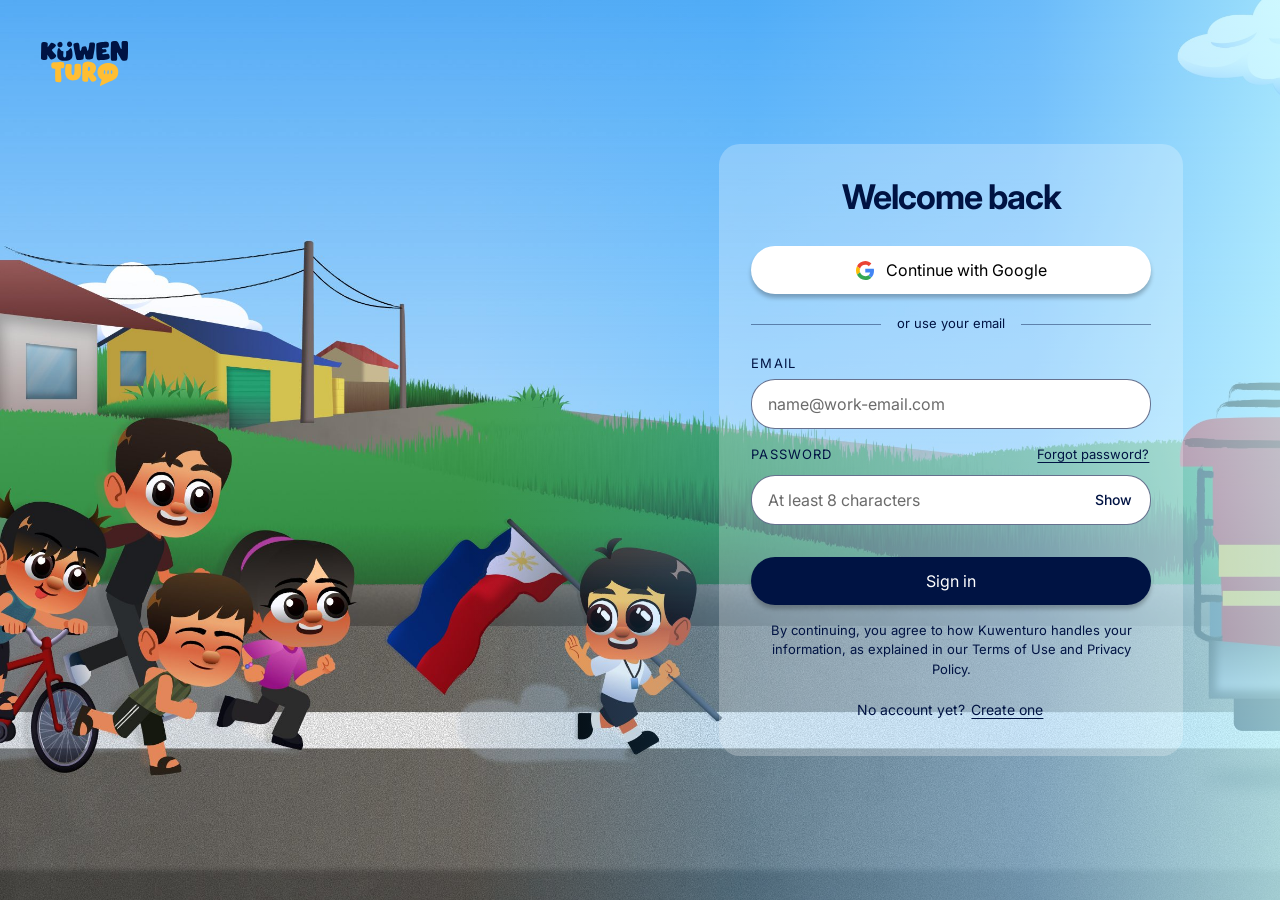
==== commit bb972773: "Update log-in screen to the new Figma frame (4582:748) The street scene now fills the page with a wh" ====
--- a/login/index.html
+++ b/login/index.html
@@ -11,67 +11,63 @@
   <link rel="stylesheet" href="login.css">
 </head>
 <body>
-  <div class="layout">
-    <!-- Figma 4496:1043 (illustration) + 4496:1039 (logo) -->
-    <header class="hero">
-      <div class="hero-crop">
-        <img class="hero-img" src="assets/scene.png" width="1457" height="1800"
-             alt="Children running and biking down a street, one waving the Philippine flag.">
+  <!-- Figma 4582:748: the street scene fills the page (scene.jpg is the frame exported at 2x without the wash, logo and form); a white wash (Rectangle 4244) fades in behind the form -->
+  <div class="scene" aria-hidden="true">
+    <div class="scene-stage">
+      <img class="scene-art" src="assets/scene.jpg" width="2400" height="1800" alt="">
+    </div>
+  </div>
+  <img class="logo" src="assets/logo.svg" width="87" height="45" alt="Kuwenturo">
+
+  <!-- Figma 4618:3546 -->
+  <main class="panel">
+    <div class="panel-inner">
+      <h1 class="title">Welcome back</h1>
+
+      <button type="button" class="btn btn-google" id="google-signin">
+        <img src="assets/google.svg" width="14" height="15" alt="" class="google-icon">
+        Continue with Google
+      </button>
+
+      <div class="divider" role="separator" aria-label="or use your email">
+        <span aria-hidden="true">or use your email</span>
       </div>
-      <img class="logo" src="assets/logo.svg" width="155" height="80" alt="Kuwenturo">
-    </header>
 
-    <!-- Figma 4496:1001 -->
-    <main class="panel">
-      <div class="panel-inner">
-        <h1 class="title">Welcome back</h1>
-        <p class="subtitle">Sign in to reach your files, guidelines and tasks.</p>
-
-        <button type="button" class="btn btn-google" id="google-signin">
-          <img src="assets/google.svg" width="14" height="15" alt="" class="google-icon">
-          Continue with Google
-        </button>
-
-        <div class="divider" role="separator" aria-label="or use your email">
-          <span aria-hidden="true">or use your email</span>
+      <form id="login-form" novalidate>
+        <div class="field">
+          <label for="email">Email</label>
+          <input id="email" name="email" type="email" autocomplete="email" inputmode="email"
+                 placeholder="name@work-email.com" required aria-describedby="email-error">
+          <p class="error" id="email-error"></p>
         </div>
 
-        <form id="login-form" novalidate>
-          <div class="field">
-            <label for="email">Email</label>
-            <input id="email" name="email" type="email" autocomplete="email" inputmode="email"
-                   placeholder="name@work-email.com" required aria-describedby="email-error">
-            <p class="error" id="email-error"></p>
+        <div class="field">
+          <div class="label-row">
+            <label for="password">Password</label>
+            <button type="button" class="link" data-open="forgot-dialog">Forgot password?</button>
           </div>
+          <div class="password-wrap">
+            <input id="password" name="password" type="password" autocomplete="current-password"
+                   placeholder="At least 8 characters" required minlength="8"
+                   aria-describedby="password-error">
+            <button type="button" class="toggle-password" aria-controls="password" aria-label="Show password">Show</button>
+          </div>
+          <p class="error" id="password-error"></p>
+        </div>
 
-          <div class="field">
-            <div class="label-row">
-              <label for="password">Password</label>
-              <button type="button" class="link" data-open="forgot-dialog">Forgot password?</button>
-            </div>
-            <div class="password-wrap">
-              <input id="password" name="password" type="password" autocomplete="current-password"
-                     placeholder="At least 8 characters" required minlength="8"
-                     aria-describedby="password-error">
-              <button type="button" class="toggle-password" aria-controls="password" aria-label="Show password">Show</button>
-            </div>
-            <p class="error" id="password-error"></p>
-          </div>
+        <button type="submit" class="btn btn-primary">Sign in</button>
+      </form>
 
-          <button type="submit" class="btn btn-primary">Sign in</button>
-        </form>
+      <p class="terms">By continuing, you agree to how Kuwenturo handles your information, as explained in our Terms of Use and Privacy Policy.</p>
 
-        <p class="terms">By continuing you agree to how we handle your project data, set out in our terms.</p>
+      <p class="signup">
+        No account yet?
+        <button type="button" class="link link-strong" data-open="signup-dialog">Create one</button>
+      </p>
 
-        <p class="signup">
-          No account yet?
-          <button type="button" class="link link-strong" data-open="signup-dialog">Create one</button>
-        </p>
-
-        <p class="sr-only" id="status" role="status" aria-live="polite"></p>
-      </div>
-    </main>
-  </div>
+      <p class="sr-only" id="status" role="status" aria-live="polite"></p>
+    </div>
+  </main>
 
   <!-- Forgot password -->
   <dialog id="forgot-dialog" class="dialog" aria-labelledby="forgot-title">
--- a/login/login.css
+++ b/login/login.css
@@ -1,21 +1,23 @@
-/* Sign-in page, from Figma node 4496:999 (KUWENTURO FILE).
-   The frame is drawn at ~0.82x; sizes here are the 1x values (Figma px / 0.82).
-   Low-contrast text and borders from the frame are raised to meet WCAG AA. */
+/* Sign-in page, from Figma node 4582:748 (KUWENTURO FILE).
+   The street scene is drawn at 1x (1200 × 900). The form card is drawn at ~0.82x, so its
+   sizes here are the 1x values (Figma px / 0.82). Low-contrast text and borders from the
+   frame are raised to meet WCAG AA. */
 :root {
-  --panel-bg: var(--color-dark-blue);          /* #001343 */
-  --text: #F8F8F8;
-  --text-muted: rgba(248, 248, 248, 0.72);     /* frame: .55 / .40 */
-  --text-placeholder: rgba(248, 248, 248, 0.6);/* frame: .35 */
-  --field-bg: rgba(248, 248, 248, 0.05);
-  --field-border: rgba(248, 248, 248, 0.45);   /* frame: .12, raised for 3:1 */
-  --divider: rgba(248, 248, 248, 0.2);
-  --primary: #062AEB;
-  --primary-hover: #2A4BF5;
-  --primary-pressed: #0420B8;
-  --focus: var(--color-amber);                 /* #FFBE33, 10:1 on navy */
-  --error: #FF9A9A;                            /* coral tint, 8:1 on navy */
+  --navy: var(--color-dark-blue);              /* #001343 */
+  --text: var(--navy);
+  --text-muted: #4A5068;                       /* frame: rgba(0,0,0,.58) */
+  --text-placeholder: #6B6B6B;                 /* frame: #7E7E7E, 4.0:1 → 5.3:1 */
+  --field-bg: #FFFFFF;
+  --field-border: rgba(0, 19, 67, 0.6);        /* frame: .44, raised for 3:1 */
+  --divider: rgba(0, 19, 67, 0.44);
+  --primary: var(--navy);
+  --primary-hover: #0A2A7A;
+  --primary-pressed: #000B29;
+  --focus: #336DFF;                            /* --color-royal-blue, 4.5:1 on white */
+  --error: #B42224;                            /* --color-main-red, 6.4:1 on white */
   --radius: 24px;
   --control-h: 48px;
+  --card-center: 74.33%;                       /* frame: card spans x 696–1088 of 1200 */
 }
 
 *, *::before, *::after { box-sizing: border-box; }
@@ -24,7 +26,7 @@
 
 body {
   min-height: 100vh;
-  background: var(--panel-bg);
+  background: #FFFFFF;
   color: var(--text);
   font-family: 'Inter', system-ui, 'Segoe UI', Arial, sans-serif;
   font-size: 16px;
@@ -43,44 +45,55 @@
   white-space: nowrap;
 }
 
-/* ---------- Layout: desktop split 583 / 617 ---------- */
-.layout {
-  display: grid;
-  grid-template-columns: 583fr 617fr;
-  min-height: 100vh;
-}
-
-/* ---------- Illustration ---------- */
-.hero { position: relative; overflow: hidden; background: #2B8CF5; }
-
-/* Figma shows the left 80% of the image (img width 124.96%) — the rest is a black edge. */
-.hero-crop { position: absolute; top: 0; bottom: 0; left: 0; width: 124.96%; }
-.hero-img {
-  display: block;
-  width: 100%;
-  height: 100%;
-  object-fit: cover;
-  object-position: 0 62%;
+/* ---------- Scene ---------- */
+/* The 4:3 stage covers the window and stays pinned bottom-left, so the children and the
+   road are always in view; extra sky is trimmed from the top on wide screens. */
+.scene { position: fixed; inset: 0; overflow: hidden; }
+.scene-stage {
+  position: absolute;
+  left: 0;
+  bottom: 0;
+  width: max(100vw, 133.334vh);
+  aspect-ratio: 4 / 3;
+  background: #9CCBF5; /* sky tone while the picture loads */
+}
+.scene-art { display: block; width: 100%; height: 100%; }
+/* Very wide windows show more sky than the picture has; continue its top colour */
+.scene { background: #4AA3F2; }
+
+/* Rectangle 4244: white from the right edge, clear by 63% across */
+.scene::after {
+  content: "";
+  position: absolute;
+  inset: 0;
+  background: linear-gradient(to left,
+    rgba(255, 255, 255, 1) -24.5%, rgba(191, 249, 255, .75) -2.6%, rgba(128, 202, 255, .5) 19.3%,
+    rgba(64, 176, 255, .25) 41.25%, rgba(0, 149, 255, 0) 63.25%);
 }
 
 .logo {
   position: absolute;
-  top: 43px;
-  left: 44px;
-  width: 155px;
+  z-index: 1;
+  top: 41px;
+  left: 41px;
+  width: 87px;
   height: auto;
 }
 
 /* ---------- Panel ---------- */
 .panel {
+  position: relative;
+  z-index: 1;
   display: flex;
   align-items: center;
-  justify-content: center;
-  padding: 48px 32px;
+  min-height: 100vh;
+  padding: 48px 0;
 }
 .panel-inner {
-  width: 100%;
-  max-width: 400px;
+  width: 464px;
+  margin-left: min(calc(var(--card-center) - 232px), calc(100% - 480px));
+  padding: 32px;
+  border-radius: 21px;
   display: flex;
   flex-direction: column;
   align-items: center;
@@ -93,13 +106,6 @@
   font-weight: 700;
   letter-spacing: -0.03em;
 }
-.subtitle {
-  margin-top: 12px;
-  max-width: 280px;
-  color: var(--text-muted);
-  font-size: 15px;
-  line-height: 1.45;
-}
 
 /* ---------- Buttons ---------- */
 .btn {
@@ -113,21 +119,22 @@
   border: 0;
   border-radius: var(--radius);
   font-size: 16px;
-  font-weight: 500;
+  font-weight: 400;
   cursor: pointer;
-}
-.btn-google { margin-top: 28px; background: #F8F8F8; color: #000; }
-.btn-google:hover { background: #E8E8EC; }
-.btn-google:active { background: #D6D6DC; }
+  box-shadow: 0 4px 4px rgba(0, 0, 0, 0.25); /* frame: card drop shadow */
+}
+.btn-google { margin-top: 28px; background: #FFFFFF; color: #000; }
+.btn-google:hover { background: #F1F3F8; }
+.btn-google:active { background: #E2E6EF; }
 .google-icon { width: 18px; height: auto; }
 
-.btn-primary { margin-top: 8px; background: var(--primary); color: var(--text); }
+.btn-primary { margin-top: 8px; background: var(--primary); color: #FFFFFF; }
 .btn-primary:hover { background: var(--primary-hover); }
 .btn-primary:active { background: var(--primary-pressed); }
 .btn-primary:disabled { opacity: .6; cursor: progress; }
 
 .btn-ghost { background: transparent; color: var(--text); box-shadow: inset 0 0 0 1px var(--field-border); }
-.btn-ghost:hover { background: rgba(248, 248, 248, 0.08); }
+.btn-ghost:hover { background: rgba(0, 19, 67, 0.06); }
 
 .link {
   padding: 4px 2px;
@@ -140,7 +147,7 @@
   cursor: pointer;
 }
 .link:hover { color: var(--text); }
-.link-strong { color: var(--text); font-weight: 500; }
+.link-strong { color: var(--text); }
 
 :is(.btn, .link, .toggle-password, input):focus-visible {
   outline: 3px solid var(--focus);
@@ -154,19 +161,19 @@
   gap: 16px;
   width: 100%;
   margin: 20px 0;
-  color: var(--text-muted);
+  color: var(--text);
   font-size: 13px;
 }
 .divider::before, .divider::after { content: ""; flex: 1; height: 1px; background: var(--divider); }
 
 /* ---------- Form ---------- */
-#login-form { width: 100%; display: flex; flex-direction: column; gap: 16px; text-align: left; }
+#login-form { width: 100%; display: flex; flex-direction: column; gap: 12px; text-align: left; }
+#login-form .btn-primary { margin-top: 20px; }
 
 .field { display: flex; flex-direction: column; gap: 6px; }
 .field label {
-  color: var(--text-muted);
+  color: var(--text);
   font-size: 13px;
-  font-weight: 500;
   letter-spacing: 0.08em;
   text-transform: uppercase;
 }
@@ -183,7 +190,7 @@
   font-size: 16px; /* 16px stops iOS zoom on focus */
 }
 .field input::placeholder { color: var(--text-placeholder); opacity: 1; }
-.field input:hover { border-color: rgba(248, 248, 248, 0.7); }
+.field input:hover { border-color: var(--navy); }
 .field input[aria-invalid="true"] { border-color: var(--error); border-width: 2px; }
 
 .password-wrap { position: relative; }
@@ -204,7 +211,7 @@
   font-weight: 500;
   cursor: pointer;
 }
-.toggle-password:hover { background: rgba(248, 248, 248, 0.1); }
+.toggle-password:hover { background: rgba(0, 19, 67, 0.08); }
 
 .error { color: var(--error); font-size: 14px; line-height: 1.4; }
 .error:empty { display: none; }
@@ -212,7 +219,7 @@
 
 .terms {
   margin-top: 16px;
-  color: var(--text-muted);
+  color: var(--text);
   font-size: 13px;
   line-height: 1.5;
 }
@@ -224,35 +231,45 @@
   max-height: calc(100vh - 32px);
   overflow-y: auto;
   padding: 32px;
-  background: var(--panel-bg);
-  color: var(--text);
-  border: 1px solid var(--field-border);
-  border-radius: 24px;
-}
-.dialog::backdrop { background: rgba(0, 0, 0, 0.6); }
+  background: #FFFFFF;
+  color: var(--text);
+  border: 0;
+  border-radius: 21px;
+  box-shadow: 0 8px 24px rgba(0, 19, 67, 0.3);
+}
+.dialog::backdrop { background: rgba(0, 19, 67, 0.45); }
 .dialog [data-step] { display: flex; flex-direction: column; gap: 16px; }
 .dialog [data-step][hidden] { display: none; }
-.dialog .subtitle { margin-top: 0; max-width: none; }
+.dialog .subtitle { color: var(--text-muted); font-size: 15px; line-height: 1.45; }
 .dialog-title { font-size: 24px; line-height: 1.3; font-weight: 700; letter-spacing: -0.02em; }
 .dialog-title:focus { outline: none; }
 .dialog-actions { display: flex; gap: 12px; margin-top: 8px; }
 .dialog-actions .btn { margin-top: 0; }
-
-/* ---------- Tablet: 641–1023px — illustration becomes a banner ---------- */
+.dialog .btn { box-shadow: none; }
+.dialog .btn-ghost { box-shadow: inset 0 0 0 1px var(--field-border); }
+
+/* ---------- Tablet: ≤1023px — the form sits on a frosted card over the scene ---------- */
 @media (max-width: 1023px) {
-  .layout { grid-template-columns: 1fr; grid-template-rows: auto 1fr; }
-  .hero { aspect-ratio: 768 / 440; max-height: 480px; } /* scales with width so the framing stays the same */
-  .hero-img { object-position: 0 59%; }
-  .logo { top: 28px; left: 32px; width: 130px; }
-  .panel { align-items: flex-start; padding: 48px 32px 64px; }
-}
-
-/* ---------- Mobile: ≤640px ---------- */
+  .scene::after { background: rgba(255, 255, 255, 0.35); }
+  .panel { justify-content: center; padding: 104px 16px 48px; }
+  .panel-inner {
+    width: min(464px, 100%);
+    margin-left: 0;
+    background: rgba(255, 255, 255, 0.9);
+    -webkit-backdrop-filter: blur(6px);
+    backdrop-filter: blur(6px);
+    box-shadow: 0 4px 4px rgba(0, 0, 0, 0.25);
+  }
+}
+
+/* ---------- Mobile: ≤640px — the scene becomes a banner above the form ---------- */
 @media (max-width: 640px) {
-  .hero { aspect-ratio: 375 / 232; }
-  .hero-img { object-position: 0 56%; }
-  .logo { top: 16px; left: 16px; width: 100px; }
-  .panel { padding: 32px 16px 48px; }
+  .scene { position: relative; }
+  .scene-stage { position: relative; width: 100%; } /* the whole 4:3 scene, logo on the sky */
+  .scene::after { background: linear-gradient(to bottom, rgba(255, 255, 255, 0) 70%, #FFFFFF); }
+  .logo { top: 16px; left: 16px; width: 72px; }
+  .panel { min-height: 0; padding: 0 16px 48px; }
+  .panel-inner { padding: 8px 0 0; background: none; box-shadow: none; -webkit-backdrop-filter: none; backdrop-filter: none; }
   .title { font-size: 28px; }
   .dialog { padding: 24px 16px; }
   .dialog-actions { flex-direction: column-reverse; }
@@ -266,3 +283,13 @@
 @media (forced-colors: active) {
   .btn, .field input { border: 1px solid ButtonText; }
 }
+
+/* Over the scene the frame's grey (#7E7E7E / 58% black) drops below 3:1 where the road shows
+   through, so everything on the card is navy; the dialogs (white) keep the muted grey. */
+.panel .link, .panel .signup { color: var(--text); }
+
+/* The frame's card has no fill, but navy text over the grass and road then falls to 3.2–3.4:1.
+   A light (25%) white wash on the card (frame radius 21px) keeps every line above 4.5:1. */
+@media (min-width: 1024px) {
+  .panel-inner { background: rgba(255, 255, 255, 0.25); }
+}
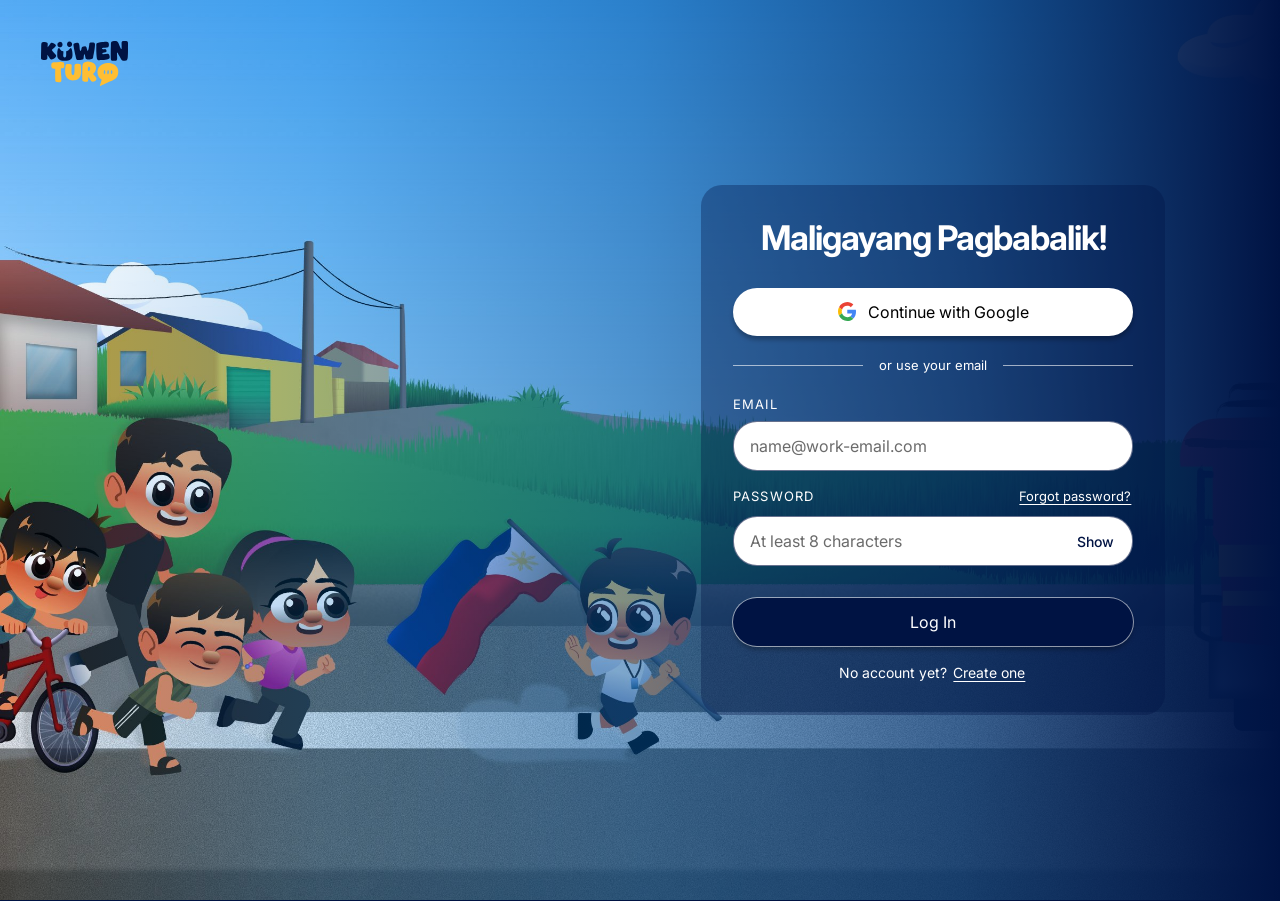
==== commit 030521f2: "Update log-in, add sign-up and profile steps, connect Guro Konek sections From Figma 4937:3056, 4937" ====
--- a/login/index.html
+++ b/login/index.html
@@ -3,71 +3,143 @@
 <head>
   <meta charset="utf-8">
   <meta name="viewport" content="width=device-width, initial-scale=1">
-  <title>Sign in — Kuwenturo</title>
+  <title>Log in — Kuwenturo</title>
   <link rel="preconnect" href="https://fonts.googleapis.com">
   <link rel="preconnect" href="https://fonts.gstatic.com" crossorigin>
-  <link href="https://fonts.googleapis.com/css2?family=Inter:wght@400;500;700&display=swap" rel="stylesheet">
+  <link href="https://fonts.googleapis.com/css2?family=Atkinson+Hyperlegible:wght@400;700&family=Fredoka+One&family=Inter:wght@400;500;700&display=swap" rel="stylesheet">
   <link rel="stylesheet" href="../design-system/tokens.css">
   <link rel="stylesheet" href="login.css">
 </head>
 <body>
-  <!-- Figma 4582:748: the street scene fills the page (scene.jpg is the frame exported at 2x without the wash, logo and form); a white wash (Rectangle 4244) fades in behind the form -->
+  <!-- Figma 4937:3056: the street scene fills the page; a navy wash (Rectangle 4244) fades in from the right -->
   <div class="scene" aria-hidden="true">
     <div class="scene-stage">
-      <img class="scene-art" src="assets/scene.jpg" width="2400" height="1800" alt="">
+      <img class="scene-art" src="assets/scene.jpg" width="1200" height="900" alt="">
     </div>
   </div>
   <img class="logo" src="assets/logo.svg" width="87" height="45" alt="Kuwenturo">
 
-  <!-- Figma 4618:3546 -->
-  <main class="panel">
-    <div class="panel-inner">
-      <h1 class="title">Welcome back</h1>
+  <main>
+    <!-- Log in (Figma 4937:3995) -->
+    <div class="panel" id="view-login" hidden>
+      <div class="panel-inner">
+        <h1 class="title" id="login-title" tabindex="-1">Maligayang Pagbabalik!</h1>
 
-      <button type="button" class="btn btn-google" id="google-signin">
-        <img src="assets/google.svg" width="14" height="15" alt="" class="google-icon">
-        Continue with Google
-      </button>
+        <button type="button" class="btn btn-google" id="google-signin">
+          <img src="assets/google.svg" width="14" height="15" alt="" class="google-icon">
+          Continue with Google
+        </button>
 
-      <div class="divider" role="separator" aria-label="or use your email">
-        <span aria-hidden="true">or use your email</span>
-      </div>
-
-      <form id="login-form" novalidate>
-        <div class="field">
-          <label for="email">Email</label>
-          <input id="email" name="email" type="email" autocomplete="email" inputmode="email"
-                 placeholder="name@work-email.com" required aria-describedby="email-error">
-          <p class="error" id="email-error"></p>
+        <div class="divider" role="separator" aria-label="or use your email">
+          <span aria-hidden="true">or use your email</span>
         </div>
 
-        <div class="field">
-          <div class="label-row">
-            <label for="password">Password</label>
-            <button type="button" class="link" data-open="forgot-dialog">Forgot password?</button>
+        <form id="login-form" novalidate>
+          <div class="field">
+            <label for="email">Email</label>
+            <input id="email" name="email" type="email" autocomplete="email" inputmode="email"
+                   placeholder="name@work-email.com" required aria-describedby="email-error">
+            <p class="error" id="email-error"></p>
           </div>
-          <div class="password-wrap">
-            <input id="password" name="password" type="password" autocomplete="current-password"
-                   placeholder="At least 8 characters" required minlength="8"
-                   aria-describedby="password-error">
-            <button type="button" class="toggle-password" aria-controls="password" aria-label="Show password">Show</button>
+
+          <div class="field">
+            <div class="label-row">
+              <label for="password">Password</label>
+              <button type="button" class="link" data-open="forgot-dialog">Forgot password?</button>
+            </div>
+            <div class="password-wrap">
+              <input id="password" name="password" type="password" autocomplete="current-password"
+                     placeholder="At least 8 characters" required minlength="8"
+                     aria-describedby="password-error">
+              <button type="button" class="toggle-password" aria-controls="password" aria-label="Show password">Show</button>
+            </div>
+            <p class="error" id="password-error"></p>
           </div>
-          <p class="error" id="password-error"></p>
+
+          <button type="submit" class="btn btn-primary">Log In</button>
+        </form>
+
+        <p class="signup">
+          No account yet?
+          <a class="link" href="#/sign-up">Create one</a>
+        </p>
+      </div>
+    </div>
+
+    <!-- Create account (Figma 4937:4971) -->
+    <div class="panel" id="view-signup" hidden>
+      <div class="panel-inner">
+        <h1 class="sr-only" id="signup-title" tabindex="-1">Create your account</h1>
+
+        <form id="signup-form" novalidate>
+          <div class="field">
+            <label for="signup-name">Full name</label>
+            <input id="signup-name" type="text" autocomplete="name" required aria-describedby="signup-name-error">
+            <p class="error" id="signup-name-error"></p>
+          </div>
+          <div class="field">
+            <label for="signup-email">Email</label>
+            <input id="signup-email" type="email" autocomplete="email" inputmode="email"
+                   placeholder="name@work-email.com" required aria-describedby="signup-email-error">
+            <p class="error" id="signup-email-error"></p>
+          </div>
+          <div class="field">
+            <label for="signup-password">Password</label>
+            <div class="password-wrap">
+              <input id="signup-password" type="password" autocomplete="new-password"
+                     placeholder="At least 8 characters" required minlength="8" aria-describedby="signup-password-error">
+              <button type="button" class="toggle-password" aria-controls="signup-password" aria-label="Show password">Show</button>
+            </div>
+            <p class="error" id="signup-password-error"></p>
+          </div>
+          <div class="field">
+            <label for="signup-confirm">Confirm password</label>
+            <div class="password-wrap">
+              <input id="signup-confirm" type="password" autocomplete="new-password" required
+                     aria-describedby="signup-confirm-error">
+              <button type="button" class="toggle-password" aria-controls="signup-confirm" aria-label="Show password">Show</button>
+            </div>
+            <p class="error" id="signup-confirm-error"></p>
+          </div>
+
+          <button type="submit" class="btn btn-primary">Create Account</button>
+        </form>
+
+        <p class="signup">
+          Already have an account?
+          <a class="link" href="#/">Log In</a>
+        </p>
+      </div>
+    </div>
+
+    <!-- Profile steps (Figma 4937:5018, 4937:6061, 4937:7133) -->
+    <div class="setup" id="view-setup" hidden>
+      <header class="setup-head">
+        <h1 class="setup-title" id="setup-title" tabindex="-1">Ihanda ang Iyong Paglalakbay!</h1>
+        <p class="setup-sub">Kumpletuhin ang iyong profile upang maiangkop namin ang Kuwenturo sa iyong pangangailangan.</p>
+      </header>
+
+      <section class="setup-panel" aria-labelledby="setup-prompt">
+        <div class="setup-bar">
+          <button type="button" class="setup-arrow" id="setup-prev" aria-label="Nakaraang hakbang">
+            <img src="../dashboard/assets/tulong-arrow-prev.png" width="77" height="82" alt="">
+          </button>
+          <img class="setup-sign" id="setup-sign" src="assets/setup-role.png" width="527" height="164" alt="">
+          <button type="button" class="setup-arrow" id="setup-next" aria-label="Susunod na hakbang">
+            <img src="../dashboard/assets/tulong-arrow-next.png" width="77" height="82" alt="">
+          </button>
         </div>
+        <h2 class="setup-prompt" id="setup-prompt"></h2>
+        <ul class="setup-choices" id="setup-choices"></ul>
+      </section>
 
-        <button type="submit" class="btn btn-primary">Sign in</button>
-      </form>
-
-      <p class="terms">By continuing, you agree to how Kuwenturo handles your information, as explained in our Terms of Use and Privacy Policy.</p>
-
-      <p class="signup">
-        No account yet?
-        <button type="button" class="link link-strong" data-open="signup-dialog">Create one</button>
-      </p>
-
-      <p class="sr-only" id="status" role="status" aria-live="polite"></p>
+      <ol class="setup-steps" id="setup-steps" aria-label="Mga hakbang">
+        <li></li><li></li><li></li>
+      </ol>
     </div>
   </main>
+
+  <p class="sr-only" id="status" role="status" aria-live="polite"></p>
 
   <!-- Forgot password -->
   <dialog id="forgot-dialog" class="dialog" aria-labelledby="forgot-title">
@@ -90,50 +162,7 @@
         <h2 class="dialog-title" tabindex="-1">Check your email</h2>
         <p class="subtitle">We sent a reset link to <strong data-email></strong>.</p>
         <div class="dialog-actions">
-          <button type="button" class="btn btn-primary" data-close>Back to sign in</button>
-        </div>
-      </div>
-    </form>
-  </dialog>
-
-  <!-- Create account -->
-  <dialog id="signup-dialog" class="dialog" aria-labelledby="signup-title">
-    <form id="signup-form" novalidate>
-      <div data-step="form">
-        <h2 id="signup-title" class="dialog-title">Create your account</h2>
-        <div class="field">
-          <label for="signup-name">Full name</label>
-          <input id="signup-name" type="text" autocomplete="name" required aria-describedby="signup-name-error">
-          <p class="error" id="signup-name-error"></p>
-        </div>
-        <div class="field">
-          <label for="signup-email">Email</label>
-          <input id="signup-email" type="email" autocomplete="email" inputmode="email"
-                 placeholder="name@work-email.com" required aria-describedby="signup-email-error">
-          <p class="error" id="signup-email-error"></p>
-        </div>
-        <div class="field">
-          <label for="signup-password">Password</label>
-          <input id="signup-password" type="password" autocomplete="new-password"
-                 placeholder="At least 8 characters" required minlength="8" aria-describedby="signup-password-error">
-          <p class="error" id="signup-password-error"></p>
-        </div>
-        <div class="field">
-          <label for="signup-confirm">Confirm password</label>
-          <input id="signup-confirm" type="password" autocomplete="new-password" required
-                 aria-describedby="signup-confirm-error">
-          <p class="error" id="signup-confirm-error"></p>
-        </div>
-        <div class="dialog-actions">
-          <button type="button" class="btn btn-ghost" data-close>Cancel</button>
-          <button type="submit" class="btn btn-primary">Create account</button>
-        </div>
-      </div>
-      <div data-step="done" hidden>
-        <h2 class="dialog-title" tabindex="-1">Account created</h2>
-        <p class="subtitle">You can now sign in with <strong data-email></strong>.</p>
-        <div class="dialog-actions">
-          <button type="button" class="btn btn-primary" data-fill-login>Sign in</button>
+          <button type="button" class="btn btn-primary" data-close>Back to log in</button>
         </div>
       </div>
     </form>
--- a/login/login.css
+++ b/login/login.css
@@ -1,23 +1,27 @@
-/* Sign-in page, from Figma node 4582:748 (KUWENTURO FILE).
+/* Log-in page, from Figma 4937:3056 (log in), 4937:4032 (create account) and 4937:5018,
+   4937:6061, 4937:7133 (profile steps; KUWENTURO FILE).
    The street scene is drawn at 1x (1200 × 900). The form card is drawn at ~0.82x, so its
    sizes here are the 1x values (Figma px / 0.82). Low-contrast text and borders from the
-   frame are raised to meet WCAG AA. */
+   frames are raised to meet WCAG AA. */
 :root {
   --navy: var(--color-dark-blue);              /* #001343 */
   --text: var(--navy);
-  --text-muted: #4A5068;                       /* frame: rgba(0,0,0,.58) */
+  --text-muted: #4A5068;
   --text-placeholder: #6B6B6B;                 /* frame: #7E7E7E, 4.0:1 → 5.3:1 */
+  --on-wash: #FFFFFF;
   --field-bg: #FFFFFF;
-  --field-border: rgba(0, 19, 67, 0.6);        /* frame: .44, raised for 3:1 */
-  --divider: rgba(0, 19, 67, 0.44);
+  --field-border: rgba(0, 19, 67, 0.6);
   --primary: var(--navy);
   --primary-hover: #0A2A7A;
   --primary-pressed: #000B29;
   --focus: #336DFF;                            /* --color-royal-blue, 4.5:1 on white */
   --error: #B42224;                            /* --color-main-red, 6.4:1 on white */
+  --error-on-wash: #FFD9D9;                    /* main red is 1.6:1 on the navy wash */
   --radius: 24px;
   --control-h: 48px;
-  --card-center: 74.33%;                       /* frame: card spans x 696–1088 of 1200 */
+  --card-center: 72.92%;                       /* frame: card spans x 679–1071 of 1200 */
+  --font-display: 'Fredoka One', 'Inter', system-ui, sans-serif;
+  --font-body: 'Atkinson Hyperlegible', 'Inter', system-ui, sans-serif;
 }
 
 *, *::before, *::after { box-sizing: border-box; }
@@ -26,7 +30,7 @@
 
 body {
   min-height: 100vh;
-  background: #FFFFFF;
+  background: var(--navy);
   color: var(--text);
   font-family: 'Inter', system-ui, 'Segoe UI', Arial, sans-serif;
   font-size: 16px;
@@ -36,6 +40,7 @@
 
 h1, h2, p { margin: 0; }
 button, input { font: inherit; color: inherit; }
+[hidden] { display: none !important; }
 
 .sr-only {
   position: absolute;
@@ -48,7 +53,7 @@
 /* ---------- Scene ---------- */
 /* The 4:3 stage covers the window and stays pinned bottom-left, so the children and the
    road are always in view; extra sky is trimmed from the top on wide screens. */
-.scene { position: fixed; inset: 0; overflow: hidden; }
+.scene { position: fixed; inset: 0; overflow: hidden; background: #4AA3F2; }
 .scene-stage {
   position: absolute;
   left: 0;
@@ -58,17 +63,16 @@
   background: #9CCBF5; /* sky tone while the picture loads */
 }
 .scene-art { display: block; width: 100%; height: 100%; }
-/* Very wide windows show more sky than the picture has; continue its top colour */
-.scene { background: #4AA3F2; }
-
-/* Rectangle 4244: white from the right edge, clear by 63% across */
+
+/* Rectangle 4244: navy from the right edge, clear at the left. The stops are spelled out
+   because the frame fades the colour and the alpha together. */
 .scene::after {
   content: "";
   position: absolute;
   inset: 0;
   background: linear-gradient(to left,
-    rgba(255, 255, 255, 1) -24.5%, rgba(191, 249, 255, .75) -2.6%, rgba(128, 202, 255, .5) 19.3%,
-    rgba(64, 176, 255, .25) 41.25%, rgba(0, 149, 255, 0) 63.25%);
+    rgba(0, 19, 67, 1), rgba(0, 52, 114, .75) 25%, rgba(0, 84, 161, .5) 50%,
+    rgba(0, 117, 208, .25) 75%, rgba(0, 149, 255, 0));
 }
 
 .logo {
@@ -88,6 +92,7 @@
   align-items: center;
   min-height: 100vh;
   padding: 48px 0;
+  color: var(--on-wash);
 }
 .panel-inner {
   width: 464px;
@@ -106,6 +111,7 @@
   font-weight: 700;
   letter-spacing: -0.03em;
 }
+.title:focus, .setup-title:focus, #signup-title:focus { outline: none; }
 
 /* ---------- Buttons ---------- */
 .btn {
@@ -132,6 +138,8 @@
 .btn-primary:hover { background: var(--primary-hover); }
 .btn-primary:active { background: var(--primary-pressed); }
 .btn-primary:disabled { opacity: .6; cursor: progress; }
+/* Navy on the navy wash: the rim keeps the button's edge visible */
+.panel .btn-primary { box-shadow: 0 0 0 1px rgba(255, 255, 255, .55), 0 4px 4px rgba(0, 0, 0, 0.25); }
 
 .btn-ghost { background: transparent; color: var(--text); box-shadow: inset 0 0 0 1px var(--field-border); }
 .btn-ghost:hover { background: rgba(0, 19, 67, 0.06); }
@@ -140,17 +148,20 @@
   padding: 4px 2px;
   border: 0;
   background: none;
-  color: var(--text-muted);
+  color: var(--on-wash);
   font-size: 14px;
   text-decoration: underline;
   text-underline-offset: 3px;
   cursor: pointer;
 }
-.link:hover { color: var(--text); }
-.link-strong { color: var(--text); }
-
-:is(.btn, .link, .toggle-password, input):focus-visible {
+.link:hover { text-decoration-thickness: 2px; }
+
+:is(.btn, .toggle-password, input, .setup-choice, .setup-arrow):focus-visible {
   outline: 3px solid var(--focus);
+  outline-offset: 2px;
+}
+.panel :is(.btn, .link, input):focus-visible, .setup-arrow:focus-visible {
+  outline: 3px solid #FFFFFF;
   outline-offset: 2px;
 }
 
@@ -161,18 +172,16 @@
   gap: 16px;
   width: 100%;
   margin: 20px 0;
-  color: var(--text);
   font-size: 13px;
 }
-.divider::before, .divider::after { content: ""; flex: 1; height: 1px; background: var(--divider); }
+.divider::before, .divider::after { content: ""; flex: 1; height: 1px; background: rgba(255, 255, 255, .6); }
 
 /* ---------- Form ---------- */
-#login-form { width: 100%; display: flex; flex-direction: column; gap: 12px; text-align: left; }
-#login-form .btn-primary { margin-top: 20px; }
+.panel form { width: 100%; display: flex; flex-direction: column; gap: 12px; text-align: left; }
+.panel form .btn-primary { margin-top: 20px; }
 
 .field { display: flex; flex-direction: column; gap: 6px; }
 .field label {
-  color: var(--text);
   font-size: 13px;
   letter-spacing: 0.08em;
   text-transform: uppercase;
@@ -185,6 +194,7 @@
   min-height: var(--control-h);
   padding: 12px 16px;
   background: var(--field-bg);
+  color: var(--text);
   border: 1px solid var(--field-border);
   border-radius: var(--radius);
   font-size: 16px; /* 16px stops iOS zoom on focus */
@@ -214,18 +224,13 @@
 .toggle-password:hover { background: rgba(0, 19, 67, 0.08); }
 
 .error { color: var(--error); font-size: 14px; line-height: 1.4; }
+.panel .error { color: var(--error-on-wash); }
 .error:empty { display: none; }
 .error::before { content: "⚠ "; }
 
-.terms {
-  margin-top: 16px;
-  color: var(--text);
-  font-size: 13px;
-  line-height: 1.5;
-}
-.signup { margin-top: 16px; color: var(--text-muted); font-size: 14px; }
-
-/* ---------- Dialogs ---------- */
+.signup { margin-top: 16px; font-size: 14px; } /* frame: 58% grey, under 3:1 on the wash */
+
+/* ---------- Dialog ---------- */
 .dialog {
   width: min(440px, calc(100% - 32px));
   max-height: calc(100vh - 32px);
@@ -239,7 +244,6 @@
 }
 .dialog::backdrop { background: rgba(0, 19, 67, 0.45); }
 .dialog [data-step] { display: flex; flex-direction: column; gap: 16px; }
-.dialog [data-step][hidden] { display: none; }
 .dialog .subtitle { color: var(--text-muted); font-size: 15px; line-height: 1.45; }
 .dialog-title { font-size: 24px; line-height: 1.3; font-weight: 700; letter-spacing: -0.02em; }
 .dialog-title:focus { outline: none; }
@@ -248,31 +252,99 @@
 .dialog .btn { box-shadow: none; }
 .dialog .btn-ghost { box-shadow: inset 0 0 0 1px var(--field-border); }
 
-/* ---------- Tablet: ≤1023px — the form sits on a frosted card over the scene ---------- */
+/* ---------- Profile steps (Figma 4937:5018, 4937:6061, 4937:7133) ---------- */
+/* Rectangle 49 and 4244/4245: the scene sits behind a blurred white and navy wash */
+.setup {
+  position: relative; z-index: 2; display: flex; flex-direction: column; align-items: center;
+  min-height: 100vh; padding: 114px 16px 48px;
+  color: #fff; font-family: var(--font-body);
+}
+.setup::before {
+  content: ""; position: fixed; inset: 0; z-index: -1;
+  background:
+    linear-gradient(rgba(0, 19, 67, .25), rgba(0, 19, 67, .25)),
+    linear-gradient(to left, rgba(0, 19, 67, 1), rgba(0, 52, 114, .75) 25%, rgba(0, 84, 161, .5) 50%, rgba(0, 117, 208, .25) 75%, rgba(0, 149, 255, 0)),
+    linear-gradient(to left, rgba(184, 229, 255, .72), rgba(0, 149, 255, 0) 63.2%);
+  -webkit-backdrop-filter: blur(2.5px); backdrop-filter: blur(2.5px); /* Figma blur 5 */
+}
+.setup-head { max-width: 777px; text-align: center; }
+.setup-title { font-family: var(--font-display); font-size: 48px; line-height: 1.2; font-weight: 400; text-shadow: 0 1px 3px rgba(0, 19, 67, .55); }
+.setup-sub { max-width: 469px; margin: 4px auto 0; font-size: 16px; line-height: 19px; text-shadow: 0 1px 3px rgba(0, 19, 67, .55); }
+
+.setup-panel {
+  width: min(948px, 100%); min-height: 465px; margin-top: 95px; padding: 0 16px 20px;
+  background: linear-gradient(90deg, #FFF4C0, #fff 50%, #FFF4C0);
+  border: 4px solid #fff; border-radius: 13px;
+  box-shadow: inset 0 34px 0 var(--navy), 3px 4px 0 var(--navy);
+  color: var(--navy);
+}
+.setup-bar { display: flex; align-items: flex-end; justify-content: center; gap: 3px; margin-top: -82px; }
+.setup-sign { flex: 0 1 527px; min-width: 0; width: 527px; height: auto; }
+.setup-arrow { flex: none; width: 77px; margin-bottom: 41px; padding: 0; border: 0; background: none; cursor: pointer; }
+.setup-arrow img { display: block; width: 100%; height: auto; }
+.setup-arrow:hover:not(:disabled) { filter: brightness(1.06); }
+.setup-arrow:disabled { opacity: .45; cursor: default; }
+.setup-prompt { margin-top: -8px; text-align: center; font-size: 20px; line-height: 25px; font-weight: 700; }
+
+.setup-choices { display: grid; justify-items: center; align-items: center; margin: 4px 0 0; padding: 0; list-style: none; }
+.setup-choices.is-one { gap: 4px; margin-top: 28px; }
+.setup-choices.is-two { grid-template-columns: repeat(2, minmax(0, 1fr)); gap: 0 8px; margin-bottom: 12px; }
+.setup-choices.is-two li { margin-bottom: -14px; } /* the exports carry empty space; the frame sets these rows closer */
+.setup-choices li { min-width: 0; }
+.setup-choice { display: block; max-width: 100%; padding: 0; border: 0; border-radius: 14px; background: none; cursor: pointer; transition: transform .12s; }
+.setup-choice img { display: block; max-width: 100%; height: auto; }
+.setup-choice:hover { transform: translateY(-2px); }
+.setup-choice[aria-pressed="true"] { outline: 4px solid var(--navy); outline-offset: -4px; }
+
+.setup-steps { display: grid; grid-template-columns: repeat(3, 1fr); gap: 19px; width: min(1016px, 100%); margin: 52px 0 0; padding: 0; list-style: none; }
+.setup-steps li { height: 13px; overflow: hidden; border-radius: 13px; background: #fff; color: transparent; font-size: 1px; }
+.setup-steps li[aria-current] { background: var(--navy); box-shadow: 0 0 0 1px rgba(255, 255, 255, .55); } /* navy on the wash: the rim keeps it visible */
+
+/* The frame's form has no fill, but white text over the lit grass and road then falls to 3.1–3.8:1.
+   A light navy backing keeps every line above 4.5:1. */
+@media (min-width: 1024px) {
+  .panel-inner { background: rgba(0, 19, 67, .34); }
+}
+
+/* ---------- Tablet: ≤1023px — the form sits on a navy card over the scene ---------- */
 @media (max-width: 1023px) {
-  .scene::after { background: rgba(255, 255, 255, 0.35); }
   .panel { justify-content: center; padding: 104px 16px 48px; }
   .panel-inner {
     width: min(464px, 100%);
     margin-left: 0;
-    background: rgba(255, 255, 255, 0.9);
+    background: rgba(0, 19, 67, 0.82);
     -webkit-backdrop-filter: blur(6px);
     backdrop-filter: blur(6px);
     box-shadow: 0 4px 4px rgba(0, 0, 0, 0.25);
   }
+  .setup { padding-top: 96px; }
+  .setup-title { font-size: 40px; }
 }
 
 /* ---------- Mobile: ≤640px — the scene becomes a banner above the form ---------- */
 @media (max-width: 640px) {
   .scene { position: relative; }
+  body.is-setup .scene { position: fixed; }
   .scene-stage { position: relative; width: 100%; } /* the whole 4:3 scene, logo on the sky */
-  .scene::after { background: linear-gradient(to bottom, rgba(255, 255, 255, 0) 70%, #FFFFFF); }
+  body.is-setup .scene-stage { position: absolute; width: max(100vw, 133.334vh); }
+  .scene::after { background: linear-gradient(to bottom, rgba(0, 19, 67, 0) 70%, var(--navy)); }
   .logo { top: 16px; left: 16px; width: 72px; }
   .panel { min-height: 0; padding: 0 16px 48px; }
   .panel-inner { padding: 8px 0 0; background: none; box-shadow: none; -webkit-backdrop-filter: none; backdrop-filter: none; }
   .title { font-size: 28px; }
   .dialog { padding: 24px 16px; }
   .dialog-actions { flex-direction: column-reverse; }
+  .setup { padding: 76px 12px 32px; }
+  .setup-title { font-size: 30px; }
+  .setup-panel { min-height: 0; margin-top: 64px; padding: 0 8px 16px; }
+  .setup-bar { margin-top: -46px; }
+  .setup-sign { flex: 1 1 0; width: 0; }
+  .setup-arrow { width: 44px; margin-bottom: 12px; }
+  .setup-prompt { margin-top: 6px; font-size: 18px; line-height: 23px; }
+  .setup-choices.is-two { grid-template-columns: minmax(0, 1fr); gap: 2px; margin-bottom: 0; }
+  .setup-choices.is-two li { margin-bottom: 0; }
+  .setup-choices.is-one { margin-top: 8px; }
+  .setup-steps { gap: 8px; margin-top: 28px; }
 }
 
 @media (prefers-reduced-motion: reduce) {
@@ -283,13 +355,3 @@
 @media (forced-colors: active) {
   .btn, .field input { border: 1px solid ButtonText; }
 }
-
-/* Over the scene the frame's grey (#7E7E7E / 58% black) drops below 3:1 where the road shows
-   through, so everything on the card is navy; the dialogs (white) keep the muted grey. */
-.panel .link, .panel .signup { color: var(--text); }
-
-/* The frame's card has no fill, but navy text over the grass and road then falls to 3.2–3.4:1.
-   A light (25%) white wash on the card (frame radius 21px) keeps every line above 4.5:1. */
-@media (min-width: 1024px) {
-  .panel-inner { background: rgba(255, 255, 255, 0.25); }
-}
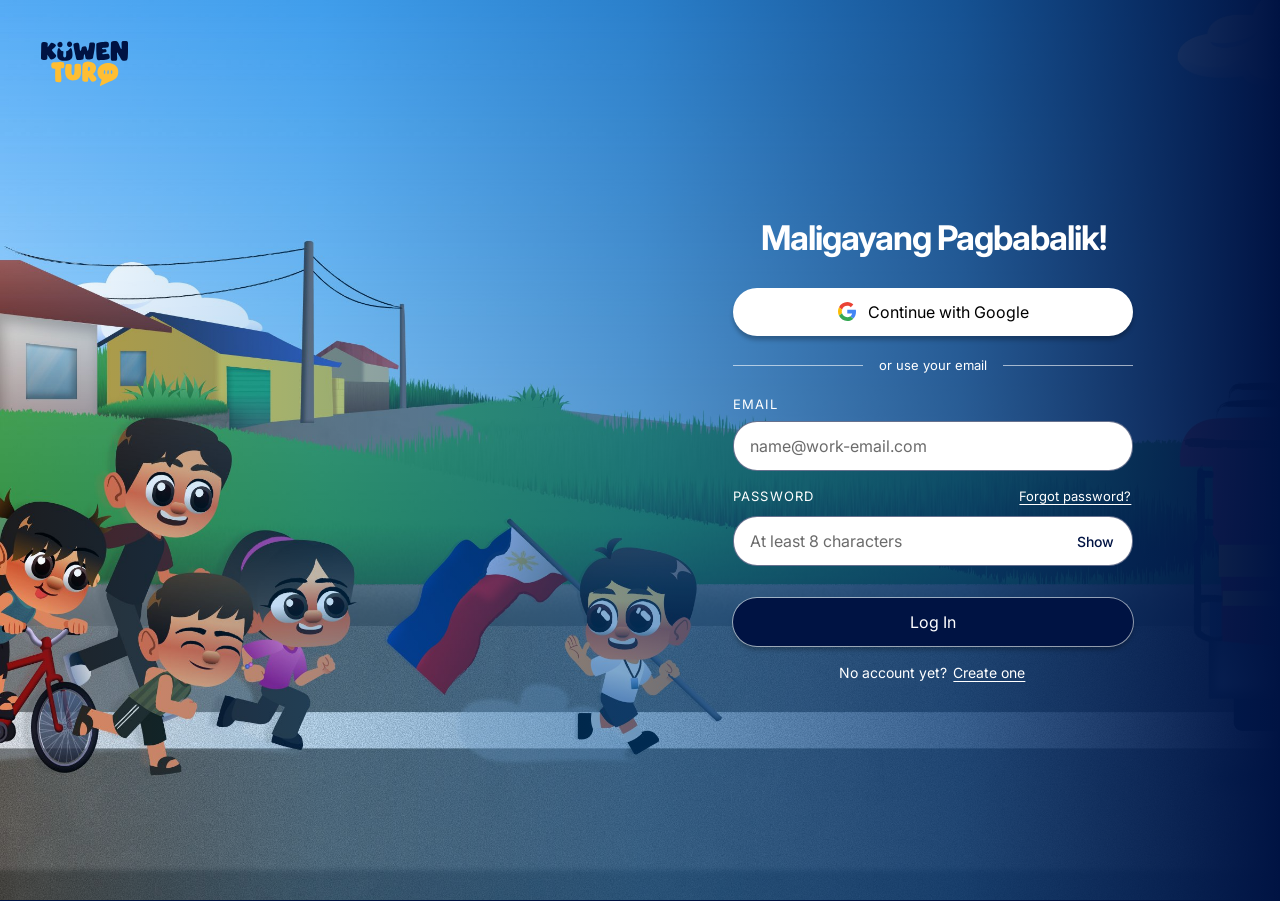
==== commit eed3b9e0: "Update to the KUWENTURO (FOR DEVELOPMENT) frames: navy sidebar, Lakbay street cards, frame text colo" ====
--- a/login/index.html
+++ b/login/index.html
@@ -8,7 +8,7 @@
   <link rel="preconnect" href="https://fonts.gstatic.com" crossorigin>
   <link href="https://fonts.googleapis.com/css2?family=Atkinson+Hyperlegible:wght@400;700&family=Fredoka+One&family=Inter:wght@400;500;700&display=swap" rel="stylesheet">
   <link rel="stylesheet" href="../design-system/tokens.css">
-  <link rel="stylesheet" href="login.css">
+  <link rel="stylesheet" href="login.css?v=6">
 </head>
 <body>
   <!-- Figma 4937:3056: the street scene fills the page; a navy wash (Rectangle 4244) fades in from the right -->
--- a/login/login.css
+++ b/login/login.css
@@ -300,11 +300,7 @@
 .setup-steps li { height: 13px; overflow: hidden; border-radius: 13px; background: #fff; color: transparent; font-size: 1px; }
 .setup-steps li[aria-current] { background: var(--navy); box-shadow: 0 0 0 1px rgba(255, 255, 255, .55); } /* navy on the wash: the rim keeps it visible */
 
-/* The frame's form has no fill, but white text over the lit grass and road then falls to 3.1–3.8:1.
-   A light navy backing keeps every line above 4.5:1. */
-@media (min-width: 1024px) {
-  .panel-inner { background: rgba(0, 19, 67, .34); }
-}
+/* The frame's form has no fill; white text over the lit scene is 3.1 to 3.8:1 in places (flagged) */
 
 /* ---------- Tablet: ≤1023px — the form sits on a navy card over the scene ---------- */
 @media (max-width: 1023px) {
